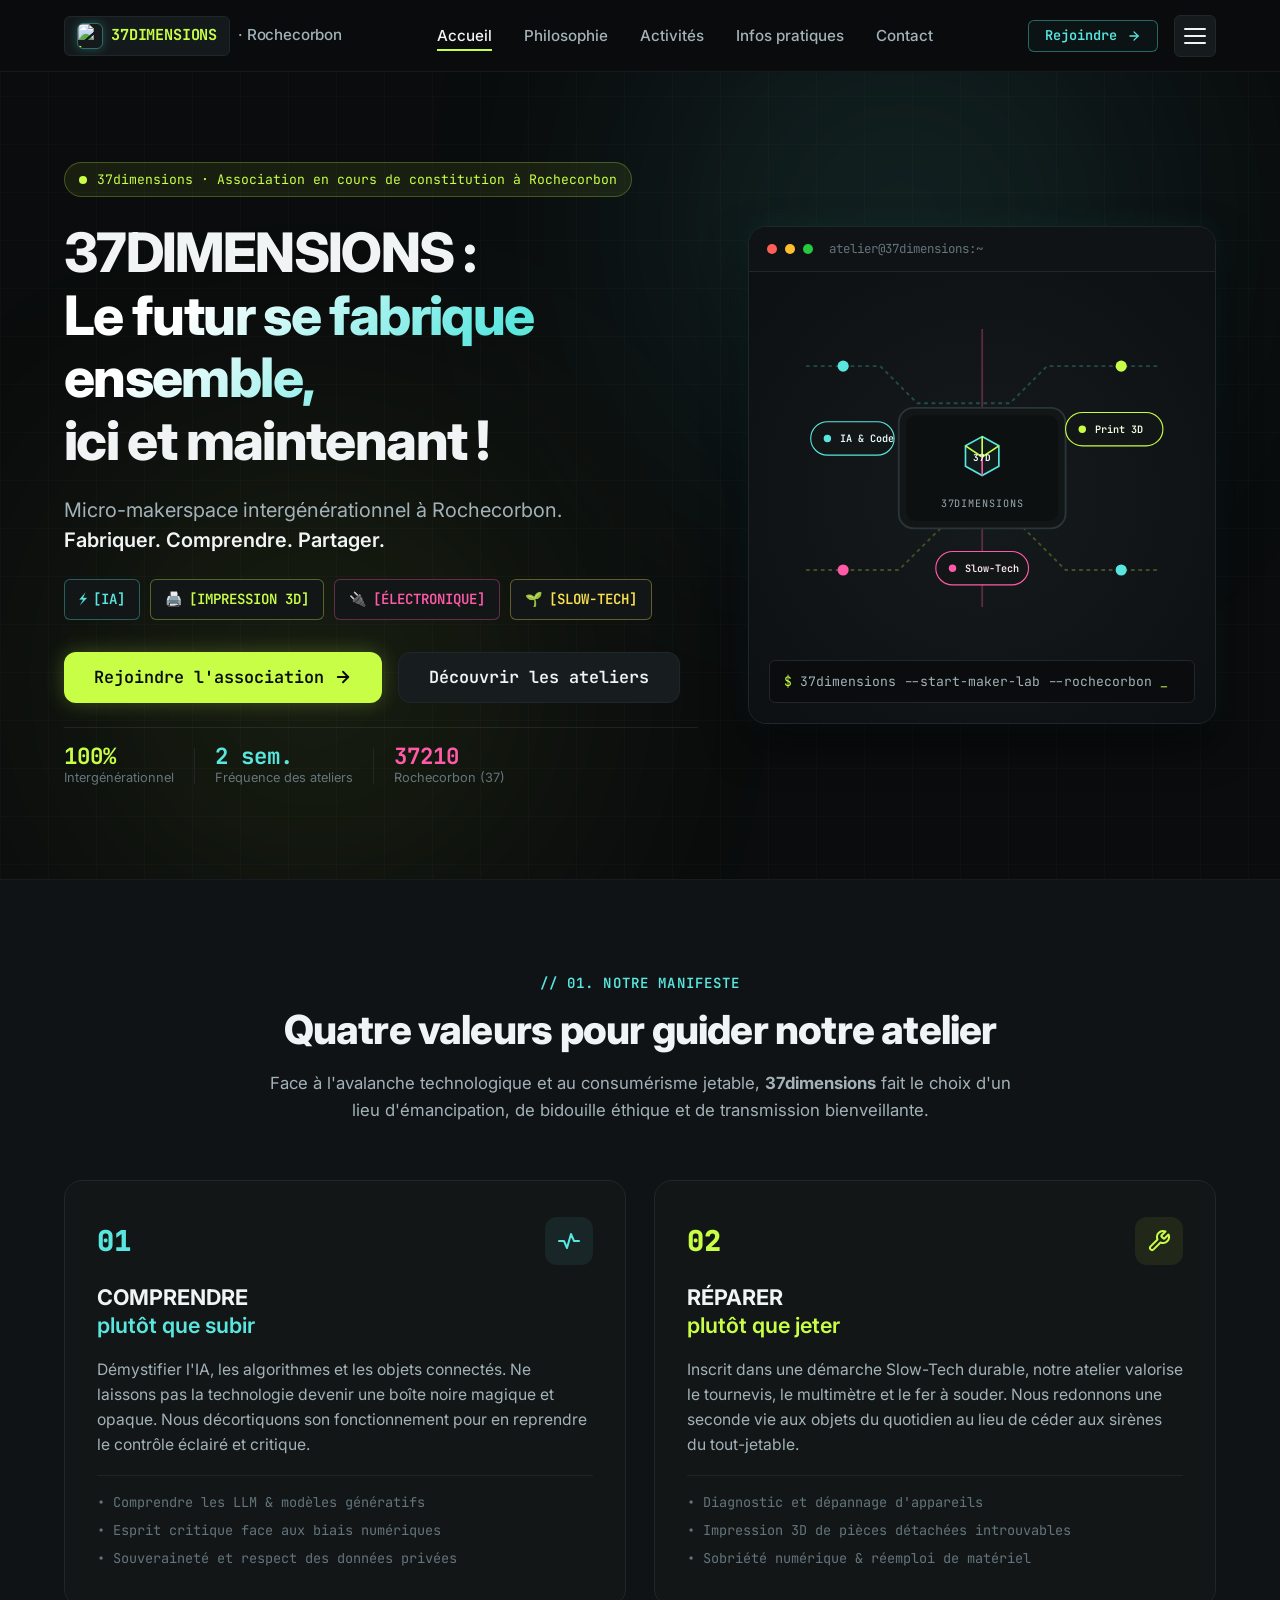
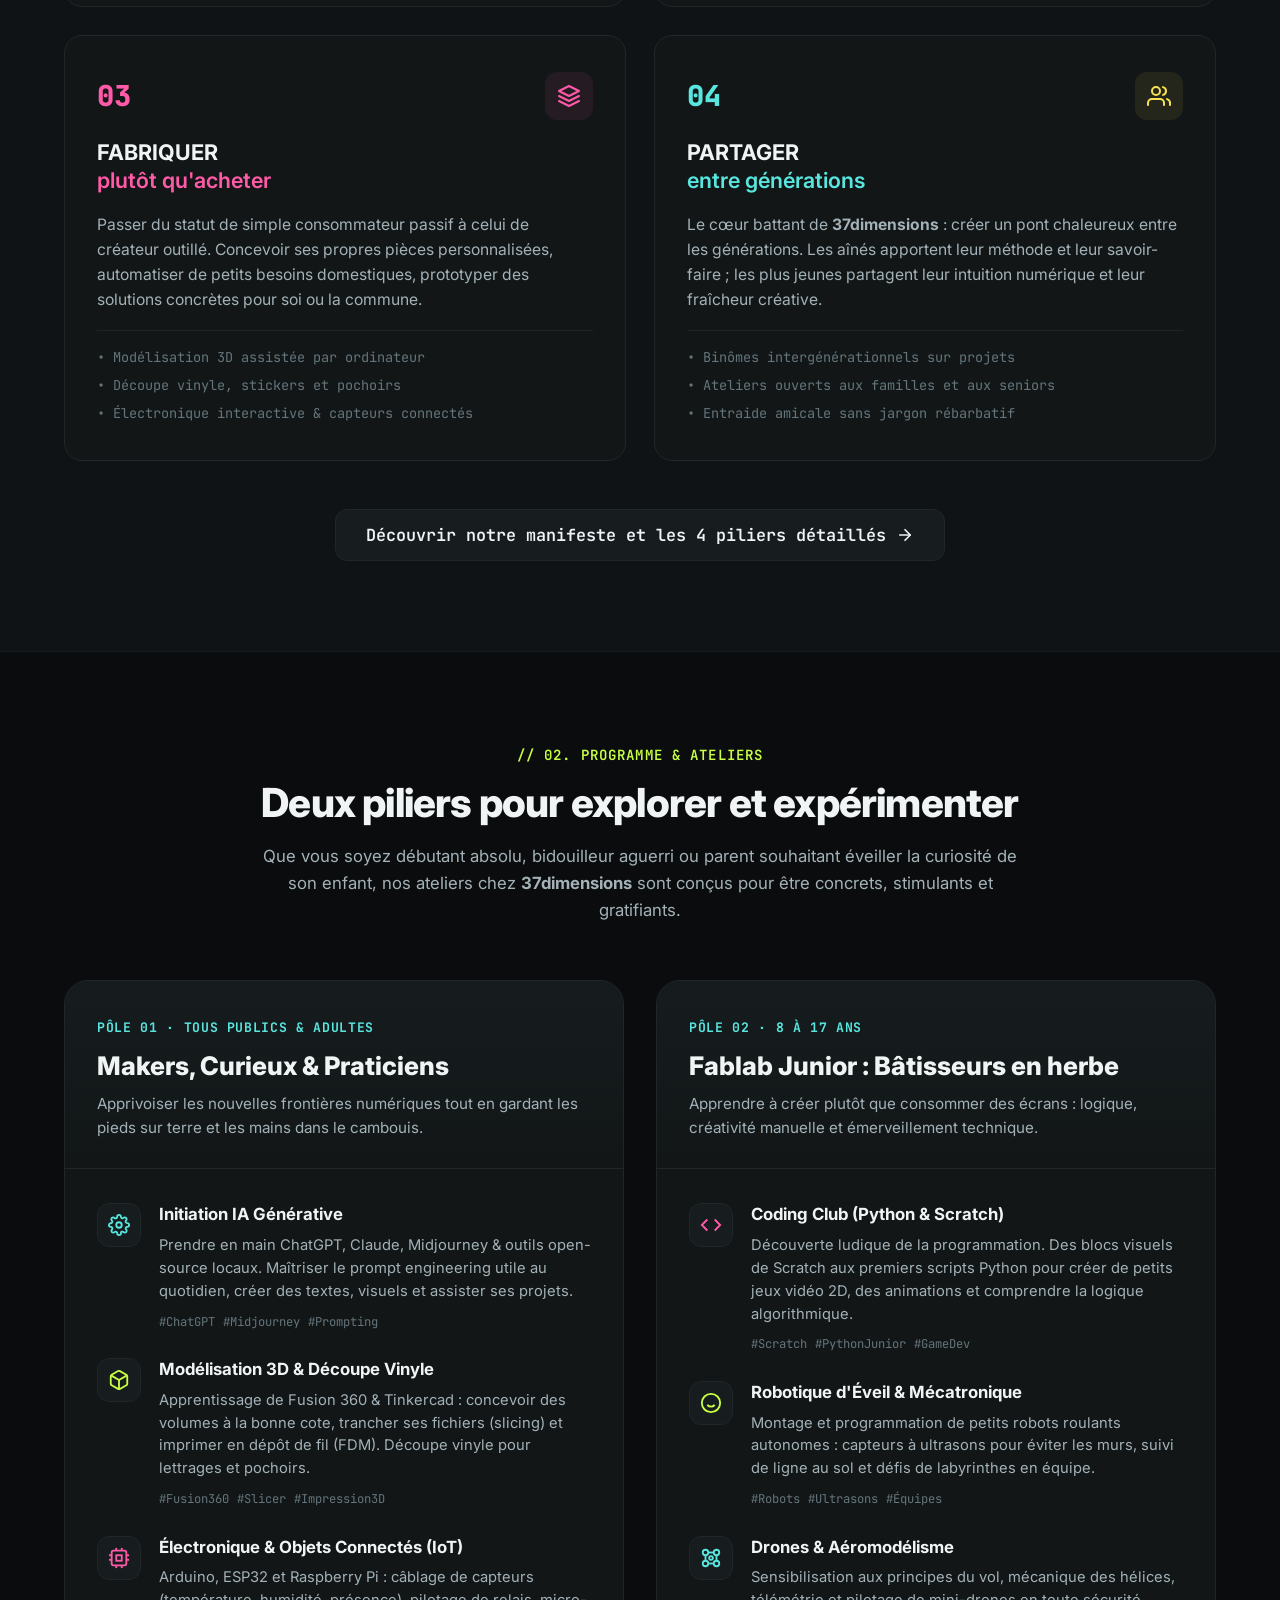
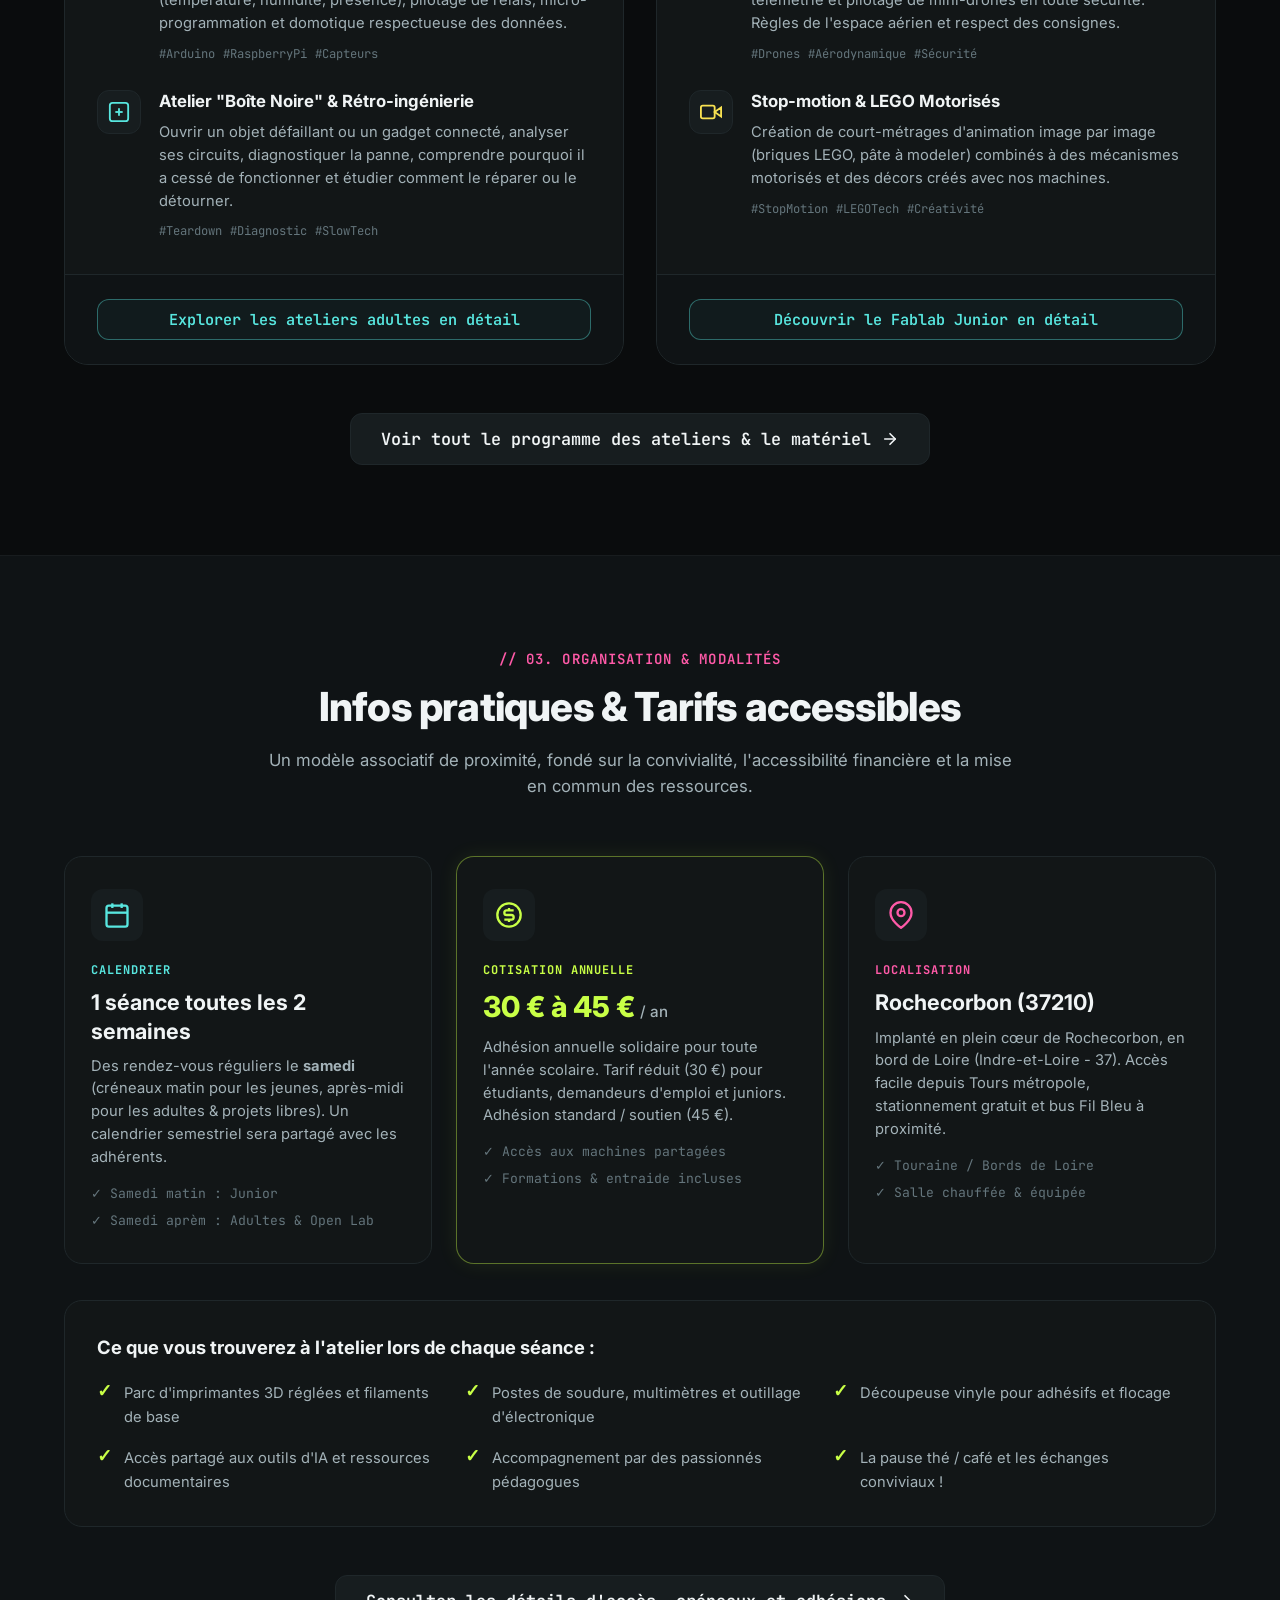
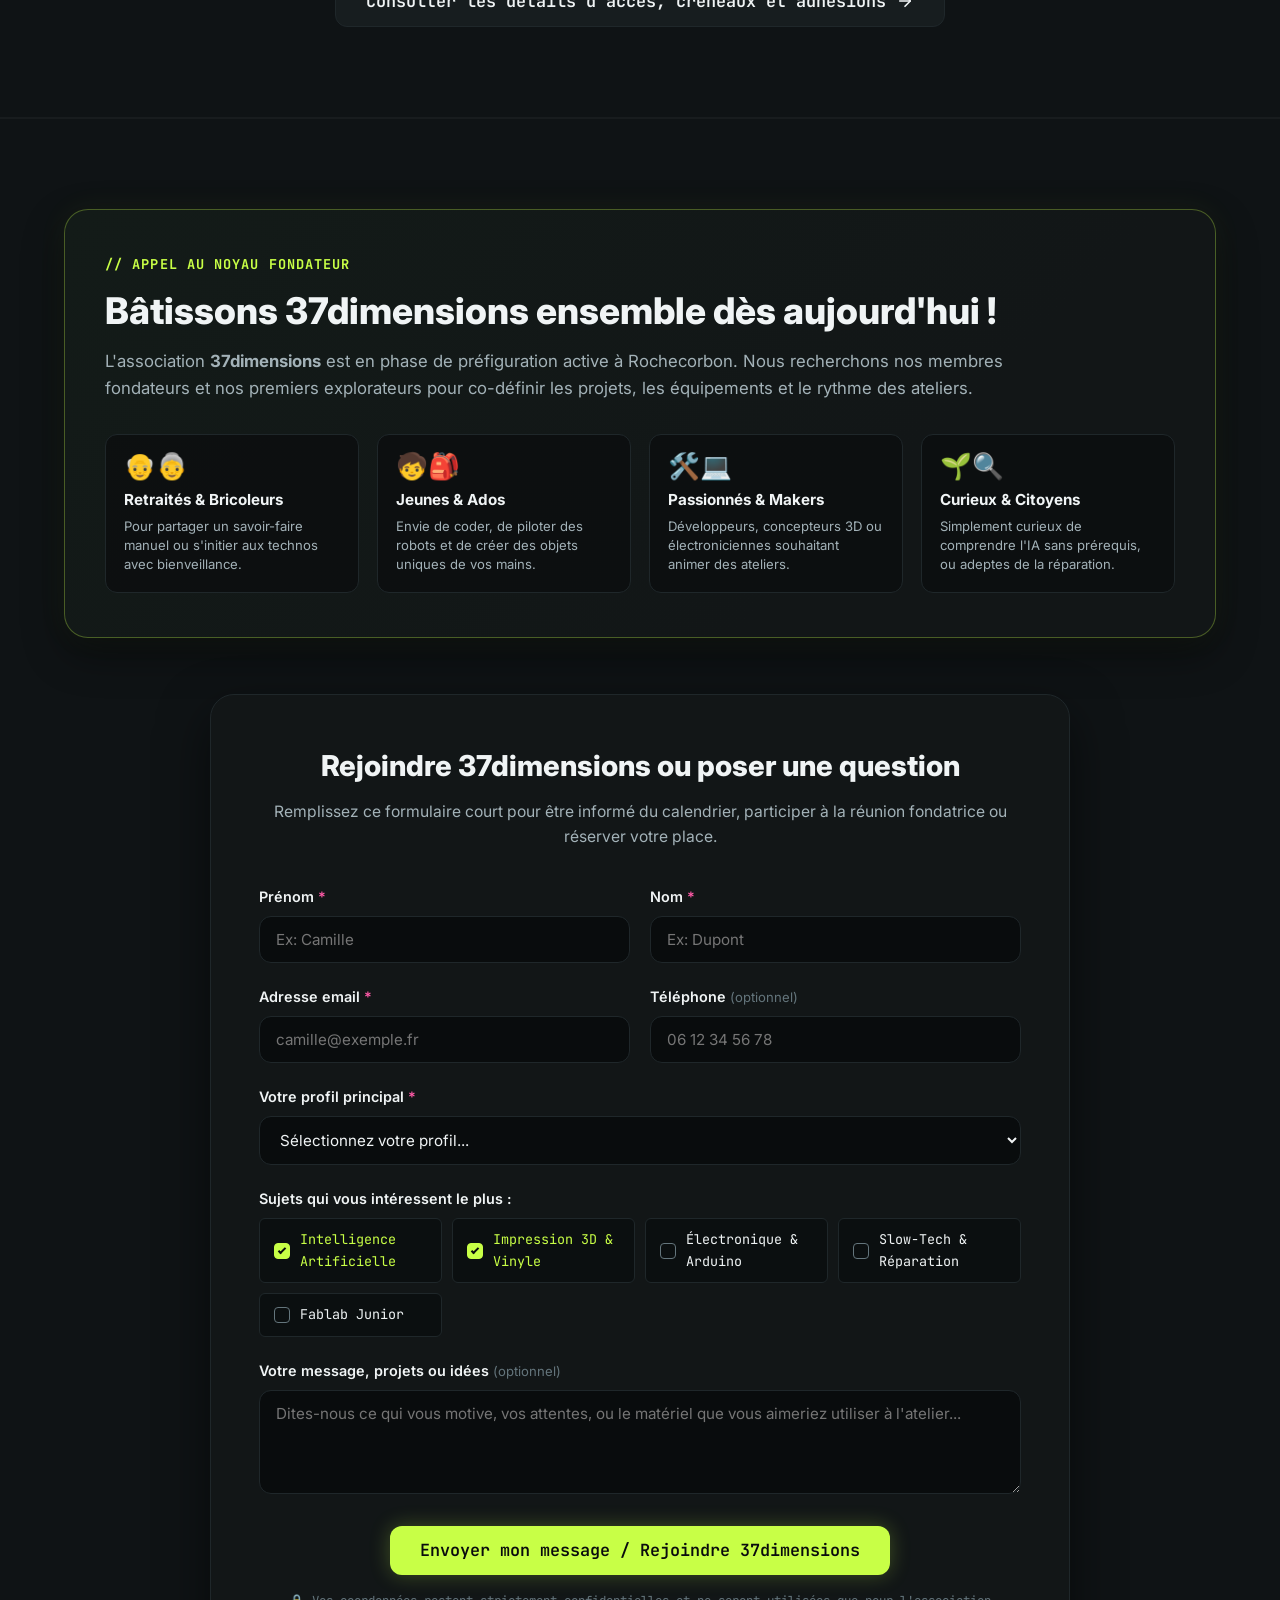
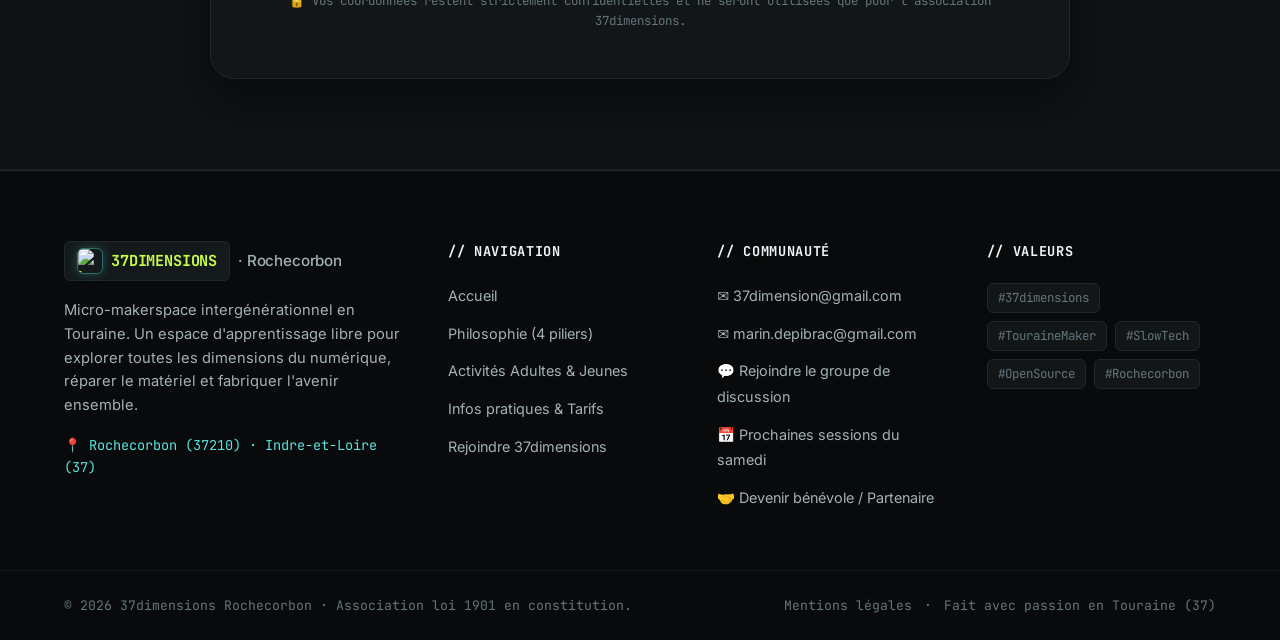
==== index.html @ 33884fa2 "feat: mise à jour du site avec menu hamburger réactif et pages dédiées (philosophie, activites, info" ====
<!DOCTYPE html>
<html lang="fr" class="scroll-smooth">
<head>
  <meta charset="UTF-8">
  <meta name="viewport" content="width=device-width, initial-scale=1.0">
  <title>37dimensions · Rochecorbon | Micro-Makerspace Intergénérationnel</title>
  <meta name="description" content="Micro-makerspace intergénérationnel à Rochecorbon par l'association 37dimensions. Démocratisation de l'intelligence artificielle, fabrication numérique, électronique et démarche slow-tech.">
  <meta name="theme-color" content="#0a0c0d">

  <!-- Open Graph -->
  <meta property="og:title" content="37dimensions · Rochecorbon | Micro-makerspace intergénérationnel">
  <meta property="og:description" content="Le futur se fabrique ensemble, ici et maintenant ! IA, impression 3D, électronique et slow-tech à Rochecorbon par 37dimensions.">
  <meta property="og:type" content="website">

  <!-- Polices Google Fonts (avec fallback système) -->
  <link rel="preconnect" href="https://fonts.googleapis.com">
  <link rel="preconnect" href="https://fonts.gstatic.com" crossorigin>
  <link href="https://fonts.googleapis.com/css2?family=Inter:wght@300;400;500;600;700;800&family=JetBrains+Mono:wght@400;500;600;700&display=swap" rel="stylesheet">

  <link rel="stylesheet" href="style.css">
  <link rel="icon" type="image/svg+xml" href="data:image/svg+xml,<svg xmlns='http://www.w3.org/2000/svg' viewBox='0 0 32 32'><rect width='32' height='32' rx='6' fill='%230a0c0d'/><path d='M16 4 L28 10.5 L28 23.5 L16 30 L4 23.5 L4 10.5 Z' stroke='%2358e6df' stroke-width='2' fill='none'/><path d='M16 4 L16 17 L28 10.5' stroke='%23c8ff46' stroke-width='2'/><path d='M16 17 L4 10.5' stroke='%23c8ff46' stroke-width='2'/><path d='M16 17 L16 30' stroke='%23ff5aa8' stroke-width='2'/></svg>">
</head>
<body>
  <!-- Lien d'évitement accessibilité -->
  <a href="#contenu-principal" class="skip-link">Passer directement au contenu</a>

  <!-- En-tête / Barre de navigation -->
  <header class="site-header" id="header">
    <div class="container header-container">
      <a href="#hero" class="brand-logo" aria-label="Accueil 37dimensions Rochecorbon">
        <span class="brand-badge">
          <img src="logo.jpg" alt="Logo 37dimensions" class="brand-logo-img">
          <span class="mono brand-title-text">37DIMENSIONS</span>
        </span>
        <span class="brand-sub">· Rochecorbon</span>
      </a>

      <!-- Navigation Desktop -->
      <nav class="desktop-nav" aria-label="Navigation principale">
        <ul class="nav-links">
          <li><a href="index.html" class="nav-link" data-page="index">Accueil</a></li>
          <li><a href="philosophie.html" class="nav-link" data-page="philosophie">Philosophie</a></li>
          <li><a href="activites.html" class="nav-link" data-page="activites">Activités</a></li>
          <li><a href="infos.html" class="nav-link" data-page="infos">Infos pratiques</a></li>
          <li><a href="contact.html" class="nav-link" data-page="contact">Contact</a></li>
        </ul>
      </nav>

      <div class="header-actions">
        <a href="contact.html" class="btn btn-outline btn-sm">
          <span>Rejoindre</span>
          <svg class="icon-arrow" width="14" height="14" viewBox="0 0 24 24" fill="none" stroke="currentColor" stroke-width="2.2" stroke-linecap="round" stroke-linejoin="round">
            <line x1="5" y1="12" x2="19" y2="12"></line>
            <polyline points="12 5 19 12 12 19"></polyline>
          </svg>
        </a>

        <!-- Bouton Menu Hamburger (Accessible sur tous écrans) -->
        <button id="menu-toggle" class="menu-toggle" aria-expanded="false" aria-controls="mobile-nav" aria-label="Ouvrir le menu de navigation" title="Menu principal">
          <span class="burger-bar"></span>
          <span class="burger-bar"></span>
          <span class="burger-bar"></span>
        </button>
      </div>
    </div>

    <!-- Arrière-plan sombre -->
    <div id="nav-backdrop" class="nav-backdrop" aria-hidden="true"></div>

    <!-- Tiroir Mobile & Slide-over Navigation -->
    <div id="mobile-nav" class="mobile-nav" aria-hidden="true" role="dialog" aria-modal="true" aria-label="Menu principal">
      <div class="mobile-nav-inner">
        <div class="mobile-nav-header">
          <div class="mobile-nav-brand">
            <img src="logo.jpg" alt="Logo 37dimensions" class="brand-logo-img">
            <div>
              <div class="mono brand-title-text">37DIMENSIONS</div>
              <div class="brand-sub">· Rochecorbon</div>
            </div>
          </div>
          <button id="menu-close" class="mobile-nav-close" aria-label="Fermer le menu">
            <svg width="20" height="20" viewBox="0 0 24 24" fill="none" stroke="currentColor" stroke-width="2.2" stroke-linecap="round" stroke-linejoin="round">
              <line x1="18" y1="6" x2="6" y2="18"></line>
              <line x1="6" y1="6" x2="18" y2="18"></line>
            </svg>
          </button>
        </div>

        <div class="mobile-nav-section-title mono text-cyan">// PAGES DÉDIÉES</div>

        <ul class="mobile-nav-links">
          <li>
            <a href="index.html" class="mobile-nav-link" data-page="index">
              <span class="link-num mono text-cyan">01</span>
              <span class="link-text">
                <span class="link-title">Accueil</span>
                <span class="link-desc">Tiers-lieu &amp; découverte globale</span>
              </span>
            </a>
          </li>
          <li>
            <a href="philosophie.html" class="mobile-nav-link" data-page="philosophie">
              <span class="link-num mono text-lime">02</span>
              <span class="link-text">
                <span class="link-title">Philosophie &amp; Manifeste</span>
                <span class="link-desc">Nos 4 piliers &amp; la démarche Slow-Tech</span>
              </span>
            </a>
          </li>
          <li>
            <a href="activites.html" class="mobile-nav-link" data-page="activites">
              <span class="link-num mono text-pink">03</span>
              <span class="link-text">
                <span class="link-title">Activités &amp; Ateliers</span>
                <span class="link-desc">Pôle Adultes &amp; Fablab Junior (8-17 ans)</span>
              </span>
            </a>
          </li>
          <li>
            <a href="infos.html" class="mobile-nav-link" data-page="infos">
              <span class="link-num mono text-yellow">04</span>
              <span class="link-text">
                <span class="link-title">Infos pratiques &amp; Tarifs</span>
                <span class="link-desc">Créneaux du samedi, cotisations &amp; plan</span>
              </span>
            </a>
          </li>
          <li>
            <a href="contact.html" class="mobile-nav-link" data-page="contact">
              <span class="link-num mono text-cyan">05</span>
              <span class="link-text">
                <span class="link-title">Contact &amp; Adhésion</span>
                <span class="link-desc">Rejoindre le noyau fondateur &amp; inscription</span>
              </span>
            </a>
          </li>
        </ul>

        <div class="mobile-nav-footer">
          <a href="contact.html" class="btn btn-primary btn-block">
            <span>Rejoindre 37dimensions</span>
            <svg width="16" height="16" viewBox="0 0 24 24" fill="none" stroke="currentColor" stroke-width="2.5"><polyline points="9 18 15 12 9 6"></polyline></svg>
          </a>
          <div class="mobile-meta mono">
            <span>📍 Rochecorbon (37210) · Indre-et-Loire</span>
            <a href="mentions-legales.html" class="mobile-sublink">Mentions légales &amp; RGPD</a>
          </div>
        </div>
      </div>
    </div>
  </header>

  <main id="contenu-principal">

    <!-- 1. Hero Section -->
    <section class="section hero-section" id="hero">
      <div class="hero-glow hero-glow-1"></div>
      <div class="hero-glow hero-glow-2"></div>
      <div class="hero-grid-pattern"></div>

      <div class="container hero-container">
        <div class="hero-content">
          <div class="hero-tag-wrapper">
            <span class="tag-status">
              <span class="status-pulse"></span>
              37dimensions · Association en cours de constitution à Rochecorbon
            </span>
          </div>

          <h1 class="hero-title">
            37DIMENSIONS : <br>
            <span class="text-gradient">Le futur se fabrique ensemble,</span> <br>
            ici et maintenant&nbsp;!
          </h1>

          <p class="hero-subtitle">
            Micro-makerspace intergénérationnel à Rochecorbon.<br class="hidden-mobile">
            <span class="hero-punchline">Fabriquer. Comprendre. Partager.</span>
          </p>

          <!-- Badges demandés -->
          <div class="hero-badges" aria-label="Domaines d'expertise">
            <span class="badge badge-cyan" title="Intelligence Artificielle">
              <span class="badge-icon">⚡</span> [IA]
            </span>
            <span class="badge badge-lime" title="Impression 3D & Fabrication">
              <span class="badge-icon">🖨️</span> [IMPRESSION 3D]
            </span>
            <span class="badge badge-pink" title="Électronique & IoT">
              <span class="badge-icon">🔌</span> [ÉLECTRONIQUE]
            </span>
            <span class="badge badge-yellow" title="Démarche Low & Slow Tech">
              <span class="badge-icon">🌱</span> [SLOW-TECH]
            </span>
          </div>

          <!-- Boutons CTA -->
          <div class="hero-cta-group">
            <a href="#contact" class="btn btn-primary btn-lg">
              <span>Rejoindre l'association</span>
              <svg width="18" height="18" viewBox="0 0 24 24" fill="none" stroke="currentColor" stroke-width="2.5" stroke-linecap="round" stroke-linejoin="round">
                <line x1="5" y1="12" x2="19" y2="12"></line>
                <polyline points="12 5 19 12 12 19"></polyline>
              </svg>
            </a>
            <a href="#activites" class="btn btn-secondary btn-lg">
              <span>Découvrir les ateliers</span>
            </a>
          </div>

          <!-- Métriques rapides du projet -->
          <div class="hero-stats">
            <div class="stat-item">
              <span class="stat-number mono text-lime">100%</span>
              <span class="stat-label">Intergénérationnel</span>
            </div>
            <div class="stat-divider"></div>
            <div class="stat-item">
              <span class="stat-number mono text-cyan">2 sem.</span>
              <span class="stat-label">Fréquence des ateliers</span>
            </div>
            <div class="stat-divider"></div>
            <div class="stat-item">
              <span class="stat-number mono text-pink">37210</span>
              <span class="stat-label">Rochecorbon (37)</span>
            </div>
          </div>
        </div>

        <!-- Visuel interactif / Illustration Maker Tech doux -->
        <div class="hero-visual" aria-hidden="true">
          <div class="visual-card">
            <div class="visual-card-header">
              <span class="dot-red"></span>
              <span class="dot-yellow"></span>
              <span class="dot-green"></span>
              <span class="visual-title mono">atelier@37dimensions:~</span>
            </div>
            <div class="visual-body">
              <svg class="maker-svg" viewBox="0 0 460 380" fill="none" xmlns="http://www.w3.org/2000/svg">
                <!-- Traces de circuits -->
                <path d="M40 80 H 120 L 160 120 H 260 L 300 80 H 420" stroke="rgba(88, 230, 223, 0.25)" stroke-width="2" stroke-dasharray="4 4"/>
                <path d="M40 300 H 140 L 190 250 H 270 L 320 300 H 420" stroke="rgba(200, 255, 70, 0.25)" stroke-width="2" stroke-dasharray="4 4"/>
                <path d="M230 40 V 130" stroke="rgba(255, 90, 168, 0.3)" stroke-width="2"/>
                <path d="M230 250 V 340" stroke="rgba(255, 90, 168, 0.3)" stroke-width="2"/>

                <!-- Noeuds lumineux -->
                <circle cx="80" cy="80" r="6" fill="#58e6df" class="pulse-node-cyan"/>
                <circle cx="380" cy="80" r="6" fill="#c8ff46" class="pulse-node-lime"/>
                <circle cx="80" cy="300" r="6" fill="#ff5aa8" class="pulse-node-pink"/>
                <circle cx="380" cy="300" r="6" fill="#58e6df" class="pulse-node-cyan"/>

                <!-- Noyau central -->
                <g class="central-core">
                  <rect x="140" y="125" width="180" height="130" rx="16" fill="#121617" stroke="#2a3539" stroke-width="2"/>
                  <rect x="148" y="133" width="164" height="114" rx="10" fill="#0d1011"/>
                  
                  <!-- Cube isométrique 37D -->
                  <g transform="translate(230, 178)">
                    <path d="M0 -22 L18 -12 L18 10 L0 20 L-18 10 L-18 -12 Z" stroke="#58e6df" stroke-width="1.8" fill="rgba(88, 230, 223, 0.05)"/>
                    <path d="M0 -22 L0 0 L18 -12" stroke="#c8ff46" stroke-width="1.8"/>
                    <path d="M0 0 L-18 -12" stroke="#c8ff46" stroke-width="1.8"/>
                    <path d="M0 0 L0 20" stroke="#ff5aa8" stroke-width="1.8"/>
                    <text x="0" y="4" text-anchor="middle" fill="#ffffff" font-family="'JetBrains Mono', monospace" font-size="10" font-weight="700">37D</text>
                  </g>

                  <!-- Dynamic text -->
                  <text x="230" y="232" text-anchor="middle" fill="#9aa8ad" font-family="'JetBrains Mono', monospace" font-size="11" letter-spacing="1">37DIMENSIONS</text>
                </g>

                <!-- Badges flottants -->
                <g class="floating-tag tag-ia" transform="translate(45, 140)">
                  <rect width="90" height="36" rx="18" fill="#121617" stroke="#58e6df" stroke-width="1.2"/>
                  <circle cx="18" cy="18" r="4" fill="#58e6df"/>
                  <text x="32" y="22" fill="#eafcfb" font-family="'JetBrains Mono', monospace" font-size="11" font-weight="600">IA &amp; Code</text>
                </g>

                <g class="floating-tag tag-print" transform="translate(320, 130)">
                  <rect width="105" height="36" rx="18" fill="#121617" stroke="#c8ff46" stroke-width="1.2"/>
                  <circle cx="18" cy="18" r="4" fill="#c8ff46"/>
                  <text x="32" y="22" fill="#f4ffdf" font-family="'JetBrains Mono', monospace" font-size="11" font-weight="600">Print 3D</text>
                </g>

                <g class="floating-tag tag-slow" transform="translate(180, 280)">
                  <rect width="100" height="36" rx="18" fill="#121617" stroke="#ff5aa8" stroke-width="1.2"/>
                  <circle cx="18" cy="18" r="4" fill="#ff5aa8"/>
                  <text x="32" y="22" fill="#ffeaf4" font-family="'JetBrains Mono', monospace" font-size="11" font-weight="600">Slow-Tech</text>
                </g>
              </svg>

              <div class="visual-terminal-footer mono">
                <span class="text-lime">$</span> <span class="type-text">37dimensions --start-maker-lab --rochecorbon</span>
                <span class="cursor-blink">_</span>
              </div>
            </div>
          </div>
        </div>
      </div>
    </section>

    <!-- 2. Section Philosophie (Nos Valeurs) -->
    <section class="section section-dark" id="philosophie">
      <div class="container">
        <div class="section-header">
          <span class="section-kicker mono text-cyan">// 01. NOTRE MANIFESTE</span>
          <h2 class="section-title">Quatre valeurs pour guider notre atelier</h2>
          <p class="section-subtitle">
            Face à l'avalanche technologique et au consumérisme jetable, <strong>37dimensions</strong> fait le choix d'un lieu d'émancipation, de bidouille éthique et de transmission bienveillante.
          </p>
        </div>

        <div class="values-grid">
          <!-- 01. COMPRENDRE -->
          <article class="value-card">
            <div class="value-card-header">
              <span class="value-number mono text-cyan">01</span>
              <div class="value-icon-circle icon-cyan">
                <svg width="24" height="24" viewBox="0 0 24 24" fill="none" stroke="currentColor" stroke-width="2" stroke-linecap="round" stroke-linejoin="round">
                  <path d="M2 12h5l3 7 4-14 3 7h5"></path>
                </svg>
              </div>
            </div>
            <h3 class="value-title">COMPRENDRE <span class="value-highlight text-cyan">plutôt que subir</span></h3>
            <p class="value-desc">
              Démystifier l'IA, les algorithmes et les objets connectés. Ne laissons pas la technologie devenir une boîte noire magique et opaque. Nous décortiquons son fonctionnement pour en reprendre le contrôle éclairé et critique.
            </p>
            <ul class="value-bullets mono">
              <li>• Comprendre les LLM &amp; modèles génératifs</li>
              <li>• Esprit critique face aux biais numériques</li>
              <li>• Souveraineté et respect des données privées</li>
            </ul>
          </article>

          <!-- 02. RÉPARER -->
          <article class="value-card">
            <div class="value-card-header">
              <span class="value-number mono text-lime">02</span>
              <div class="value-icon-circle icon-lime">
                <svg width="24" height="24" viewBox="0 0 24 24" fill="none" stroke="currentColor" stroke-width="2" stroke-linecap="round" stroke-linejoin="round">
                  <path d="M14.7 6.3a1 1 0 0 0 0 1.4l1.6 1.6a1 1 0 0 0 1.4 0l3.77-3.77a6 6 0 0 1-7.94 7.94l-6.91 6.91a2.12 2.12 0 0 1-3-3l6.91-6.91a6 6 0 0 1 7.94-7.94l-3.76 3.76z"></path>
                </svg>
              </div>
            </div>
            <h3 class="value-title">RÉPARER <span class="value-highlight text-lime">plutôt que jeter</span></h3>
            <p class="value-desc">
              Inscrit dans une démarche Slow-Tech durable, notre atelier valorise le tournevis, le multimètre et le fer à souder. Nous redonnons une seconde vie aux objets du quotidien au lieu de céder aux sirènes du tout-jetable.
            </p>
            <ul class="value-bullets mono">
              <li>• Diagnostic et dépannage d'appareils</li>
              <li>• Impression 3D de pièces détachées introuvables</li>
              <li>• Sobriété numérique &amp; réemploi de matériel</li>
            </ul>
          </article>

          <!-- 03. FABRIQUER -->
          <article class="value-card">
            <div class="value-card-header">
              <span class="value-number mono text-pink">03</span>
              <div class="value-icon-circle icon-pink">
                <svg width="24" height="24" viewBox="0 0 24 24" fill="none" stroke="currentColor" stroke-width="2" stroke-linecap="round" stroke-linejoin="round">
                  <polygon points="12 2 2 7 12 12 22 7 12 2"></polygon>
                  <polyline points="2 17 12 22 22 17"></polyline>
                  <polyline points="2 12 12 17 22 12"></polyline>
                </svg>
              </div>
            </div>
            <h3 class="value-title">FABRIQUER <span class="value-highlight text-pink">plutôt qu'acheter</span></h3>
            <p class="value-desc">
              Passer du statut de simple consommateur passif à celui de créateur outillé. Concevoir ses propres pièces personnalisées, automatiser de petits besoins domestiques, prototyper des solutions concrètes pour soi ou la commune.
            </p>
            <ul class="value-bullets mono">
              <li>• Modélisation 3D assistée par ordinateur</li>
              <li>• Découpe vinyle, stickers et pochoirs</li>
              <li>• Électronique interactive &amp; capteurs connectés</li>
            </ul>
          </article>

          <!-- 04. PARTAGER -->
          <article class="value-card">
            <div class="value-card-header">
              <span class="value-number mono text-cyan">04</span>
              <div class="value-icon-circle icon-yellow">
                <svg width="24" height="24" viewBox="0 0 24 24" fill="none" stroke="currentColor" stroke-width="2" stroke-linecap="round" stroke-linejoin="round">
                  <path d="M17 21v-2a4 4 0 0 0-4-4H5a4 4 0 0 0-4 4v2"></path>
                  <circle cx="9" cy="7" r="4"></circle>
                  <path d="M23 21v-2a4 4 0 0 0-3-3.87"></path>
                  <path d="M16 3.13a4 4 0 0 1 0 7.75"></path>
                </svg>
              </div>
            </div>
            <h3 class="value-title">PARTAGER <span class="value-highlight text-cyan">entre générations</span></h3>
            <p class="value-desc">
              Le cœur battant de <strong>37dimensions</strong> : créer un pont chaleureux entre les générations. Les aînés apportent leur méthode et leur savoir-faire ; les plus jeunes partagent leur intuition numérique et leur fraîcheur créative.
            </p>
            <ul class="value-bullets mono">
              <li>• Binômes intergénérationnels sur projets</li>
              <li>• Ateliers ouverts aux familles et aux seniors</li>
              <li>• Entraide amicale sans jargon rébarbatif</li>
            </ul>
          </article>
        </div>

        <div style="margin-top: 48px; text-align: center;">
          <a href="philosophie.html" class="btn btn-secondary btn-lg">
            <span>Découvrir notre manifeste et les 4 piliers détaillés</span>
            <svg width="18" height="18" viewBox="0 0 24 24" fill="none" stroke="currentColor" stroke-width="2.2" stroke-linecap="round" stroke-linejoin="round">
              <line x1="5" y1="12" x2="19" y2="12"></line>
              <polyline points="12 5 19 12 12 19"></polyline>
            </svg>
          </a>
        </div>
      </div>
    </section>

    <!-- 3. Section Activités (2 piliers) -->
    <section class="section" id="activites">
      <div class="container">
        <div class="section-header">
          <span class="section-kicker mono text-lime">// 02. PROGRAMME &amp; ATELIERS</span>
          <h2 class="section-title">Deux piliers pour explorer et expérimenter</h2>
          <p class="section-subtitle">
            Que vous soyez débutant absolu, bidouilleur aguerri ou parent souhaitant éveiller la curiosité de son enfant, nos ateliers chez <strong>37dimensions</strong> sont conçus pour être concrets, stimulants et gratifiants.
          </p>
        </div>

        <div class="activities-grid">
          <!-- Carte ADULTES -->
          <article class="activity-card activity-adults">
            <div class="activity-banner">
              <div class="activity-badge-top mono">
                <span>PÔLE 01</span> · TOUS PUBLICS &amp; ADULTES
              </div>
              <h3 class="activity-heading">Makers, Curieux &amp; Praticiens</h3>
              <p class="activity-intro">
                Apprivoiser les nouvelles frontières numériques tout en gardant les pieds sur terre et les mains dans le cambouis.
              </p>
            </div>

            <div class="activity-content">
              <div class="workshop-list">

                <div class="workshop-item">
                  <div class="workshop-icon-box text-cyan">
                    <svg width="22" height="22" viewBox="0 0 24 24" fill="none" stroke="currentColor" stroke-width="2">
                      <circle cx="12" cy="12" r="3"></circle>
                      <path d="M19.4 15a1.65 1.65 0 0 0 .33 1.82l.06.06a2 2 0 0 1 0 2.83 2 2 0 0 1-2.83 0l-.06-.06a1.65 1.65 0 0 0-1.82-.33 1.65 1.65 0 0 0-1 1.51V21a2 2 0 0 1-2 2 2 2 0 0 1-2-2v-.09A1.65 1.65 0 0 0 9 19.4a1.65 1.65 0 0 0-1.82.33l-.06.06a2 2 0 0 1-2.83 0 2 2 0 0 1 0-2.83l.06-.06a1.65 1.65 0 0 0 .33-1.82 1.65 1.65 0 0 0-1.51-1H3a2 2 0 0 1-2-2 2 2 0 0 1 2-2h.09A1.65 1.65 0 0 0 4.6 9a1.65 1.65 0 0 0-.33-1.82l-.06-.06a2 2 0 0 1 0-2.83 2 2 0 0 1 2.83 0l.06.06a1.65 1.65 0 0 0 1.82.33H9a1.65 1.65 0 0 0 1-1.51V3a2 2 0 0 1 2-2 2 2 0 0 1 2 2v.09a1.65 1.65 0 0 0 1 1.51 1.65 1.65 0 0 0 1.82-.33l.06-.06a2 2 0 0 1 2.83 0 2 2 0 0 1 0 2.83l-.06.06a1.65 1.65 0 0 0-.33 1.82V9a1.65 1.65 0 0 0 1.51 1H21a2 2 0 0 1 2 2 2 2 0 0 1-2 2h-.09a1.65 1.65 0 0 0-1.51 1z"></path>
                    </svg>
                  </div>
                  <div class="workshop-details">
                    <h4 class="workshop-title">Initiation IA Générative</h4>
                    <p class="workshop-text">
                      Prendre en main ChatGPT, Claude, Midjourney &amp; outils open-source locaux. Maîtriser le prompt engineering utile au quotidien, créer des textes, visuels et assister ses projets.
                    </p>
                    <div class="workshop-tags mono">
                      <span>#ChatGPT</span> <span>#Midjourney</span> <span>#Prompting</span>
                    </div>
                  </div>
                </div>

                <div class="workshop-item">
                  <div class="workshop-icon-box text-lime">
                    <svg width="22" height="22" viewBox="0 0 24 24" fill="none" stroke="currentColor" stroke-width="2">
                      <path d="M21 16V8a2 2 0 0 0-1-1.73l-7-4a2 2 0 0 0-2 0l-7 4A2 2 0 0 0 3 8v8a2 2 0 0 0 1 1.73l7 4a2 2 0 0 0 2 0l7-4A2 2 0 0 0 21 16z"></path>
                      <polyline points="3.27 6.96 12 12.01 20.73 6.96"></polyline>
                      <line x1="12" y1="22.08" x2="12" y2="12"></line>
                    </svg>
                  </div>
                  <div class="workshop-details">
                    <h4 class="workshop-title">Modélisation 3D &amp; Découpe Vinyle</h4>
                    <p class="workshop-text">
                      Apprentissage de Fusion 360 &amp; Tinkercad : concevoir des volumes à la bonne cote, trancher ses fichiers (slicing) et imprimer en dépôt de fil (FDM). Découpe vinyle pour lettrages et pochoirs.
                    </p>
                    <div class="workshop-tags mono">
                      <span>#Fusion360</span> <span>#Slicer</span> <span>#Impression3D</span>
                    </div>
                  </div>
                </div>

                <div class="workshop-item">
                  <div class="workshop-icon-box text-pink">
                    <svg width="22" height="22" viewBox="0 0 24 24" fill="none" stroke="currentColor" stroke-width="2">
                      <rect x="4" y="4" width="16" height="16" rx="2"></rect>
                      <rect x="9" y="9" width="6" height="6"></rect>
                      <line x1="9" y1="1" x2="9" y2="4"></line>
                      <line x1="15" y1="1" x2="15" y2="4"></line>
                      <line x1="9" y1="20" x2="9" y2="23"></line>
                      <line x1="15" y1="20" x2="15" y2="23"></line>
                      <line x1="20" y1="9" x2="23" y2="9"></line>
                      <line x1="20" y1="14" x2="23" y2="14"></line>
                      <line x1="1" y1="9" x2="4" y2="9"></line>
                      <line x1="1" y1="14" x2="4" y2="14"></line>
                    </svg>
                  </div>
                  <div class="workshop-details">
                    <h4 class="workshop-title">Électronique &amp; Objets Connectés (IoT)</h4>
                    <p class="workshop-text">
                      Arduino, ESP32 et Raspberry Pi : câblage de capteurs (température, humidité, présence), pilotage de relais, micro-programmation et domotique respectueuse des données.
                    </p>
                    <div class="workshop-tags mono">
                      <span>#Arduino</span> <span>#RaspberryPi</span> <span>#Capteurs</span>
                    </div>
                  </div>
                </div>

                <div class="workshop-item">
                  <div class="workshop-icon-box text-cyan">
                    <svg width="22" height="22" viewBox="0 0 24 24" fill="none" stroke="currentColor" stroke-width="2">
                      <rect x="2" y="2" width="20" height="20" rx="3"></rect>
                      <path d="M12 8v8"></path>
                      <path d="M8 12h8"></path>
                    </svg>
                  </div>
                  <div class="workshop-details">
                    <h4 class="workshop-title">Atelier "Boîte Noire" &amp; Rétro-ingénierie</h4>
                    <p class="workshop-text">
                      Ouvrir un objet défaillant ou un gadget connecté, analyser ses circuits, diagnostiquer la panne, comprendre pourquoi il a cessé de fonctionner et étudier comment le réparer ou le détourner.
                    </p>
                    <div class="workshop-tags mono">
                      <span>#Teardown</span> <span>#Diagnostic</span> <span>#SlowTech</span>
                    </div>
                  </div>
                </div>

              </div>
            </div>

            <div class="activity-footer">
              <a href="activites.html" class="btn btn-outline btn-block">Explorer les ateliers adultes en détail</a>
            </div>
          </article>

          <!-- Carte JEUNES -->
          <article class="activity-card activity-juniors">
            <div class="activity-banner">
              <div class="activity-badge-top mono text-pink">
                <span>PÔLE 02</span> · 8 À 17 ANS
              </div>
              <h3 class="activity-heading">Fablab Junior : Bâtisseurs en herbe</h3>
              <p class="activity-intro">
                Apprendre à créer plutôt que consommer des écrans : logique, créativité manuelle et émerveillement technique.
              </p>
            </div>

            <div class="activity-content">
              <div class="workshop-list">

                <div class="workshop-item">
                  <div class="workshop-icon-box text-pink">
                    <svg width="22" height="22" viewBox="0 0 24 24" fill="none" stroke="currentColor" stroke-width="2">
                      <polyline points="16 18 22 12 16 6"></polyline>
                      <polyline points="8 6 2 12 8 18"></polyline>
                    </svg>
                  </div>
                  <div class="workshop-details">
                    <h4 class="workshop-title">Coding Club (Python &amp; Scratch)</h4>
                    <p class="workshop-text">
                      Découverte ludique de la programmation. Des blocs visuels de Scratch aux premiers scripts Python pour créer de petits jeux vidéo 2D, des animations et comprendre la logique algorithmique.
                    </p>
                    <div class="workshop-tags mono">
                      <span>#Scratch</span> <span>#PythonJunior</span> <span>#GameDev</span>
                    </div>
                  </div>
                </div>

                <div class="workshop-item">
                  <div class="workshop-icon-box text-lime">
                    <svg width="22" height="22" viewBox="0 0 24 24" fill="none" stroke="currentColor" stroke-width="2">
                      <circle cx="12" cy="12" r="10"></circle>
                      <path d="M8 14s1.5 2 4 2 4-2 4-2"></path>
                      <line x1="9" y1="9" x2="9.01" y2="9"></line>
                      <line x1="15" y1="9" x2="15.01" y2="9"></line>
                    </svg>
                  </div>
                  <div class="workshop-details">
                    <h4 class="workshop-title">Robotique d'Éveil &amp; Mécatronique</h4>
                    <p class="workshop-text">
                      Montage et programmation de petits robots roulants autonomes : capteurs à ultrasons pour éviter les murs, suivi de ligne au sol et défis de labyrinthes en équipe.
                    </p>
                    <div class="workshop-tags mono">
                      <span>#Robots</span> <span>#Ultrasons</span> <span>#Équipes</span>
                    </div>
                  </div>
                </div>

                <div class="workshop-item">
                  <div class="workshop-icon-box text-cyan">
                    <svg width="22" height="22" viewBox="0 0 24 24" fill="none" stroke="currentColor" stroke-width="2">
                      <circle cx="6" cy="6" r="3"></circle>
                      <circle cx="18" cy="6" r="3"></circle>
                      <circle cx="6" cy="18" r="3"></circle>
                      <circle cx="18" cy="18" r="3"></circle>
                      <line x1="9" y1="6" x2="15" y2="6"></line>
                      <line x1="6" y1="9" x2="6" y2="15"></line>
                      <line x1="18" y1="9" x2="18" y2="15"></line>
                      <line x1="9" y1="18" x2="15" y2="18"></line>
                      <circle cx="12" cy="12" r="2"></circle>
                    </svg>
                  </div>
                  <div class="workshop-details">
                    <h4 class="workshop-title">Drones &amp; Aéromodélisme</h4>
                    <p class="workshop-text">
                      Sensibilisation aux principes du vol, mécanique des hélices, télémétrie et pilotage de mini-drones en toute sécurité. Règles de l'espace aérien et respect des consignes.
                    </p>
                    <div class="workshop-tags mono">
                      <span>#Drones</span> <span>#Aérodynamique</span> <span>#Sécurité</span>
                    </div>
                  </div>
                </div>

                <div class="workshop-item">
                  <div class="workshop-icon-box text-yellow">
                    <svg width="22" height="22" viewBox="0 0 24 24" fill="none" stroke="currentColor" stroke-width="2">
                      <polygon points="23 7 16 12 23 17 23 7"></polygon>
                      <rect x="1" y="5" width="15" height="14" rx="2" ry="2"></rect>
                    </svg>
                  </div>
                  <div class="workshop-details">
                    <h4 class="workshop-title">Stop-motion &amp; LEGO Motorisés</h4>
                    <p class="workshop-text">
                      Création de court-métrages d'animation image par image (briques LEGO, pâte à modeler) combinés à des mécanismes motorisés et des décors créés avec nos machines.
                    </p>
                    <div class="workshop-tags mono">
                      <span>#StopMotion</span> <span>#LEGOTech</span> <span>#Créativité</span>
                    </div>
                  </div>
                </div>

              </div>
            </div>

            <div class="activity-footer">
              <a href="activites.html" class="btn btn-outline btn-block">Découvrir le Fablab Junior en détail</a>
            </div>
          </article>
        </div>

        <div style="margin-top: 48px; text-align: center;">
          <a href="activites.html" class="btn btn-secondary btn-lg">
            <span>Voir tout le programme des ateliers &amp; le matériel</span>
            <svg width="18" height="18" viewBox="0 0 24 24" fill="none" stroke="currentColor" stroke-width="2.2" stroke-linecap="round" stroke-linejoin="round">
              <line x1="5" y1="12" x2="19" y2="12"></line>
              <polyline points="12 5 19 12 12 19"></polyline>
            </svg>
          </a>
        </div>
      </div>
    </section>

    <!-- 4. Section Infos Pratiques / Tarifs -->
    <section class="section section-dark" id="infos">
      <div class="container">
        <div class="section-header">
          <span class="section-kicker mono text-pink">// 03. ORGANISATION &amp; MODALITÉS</span>
          <h2 class="section-title">Infos pratiques &amp; Tarifs accessibles</h2>
          <p class="section-subtitle">
            Un modèle associatif de proximité, fondé sur la convivialité, l'accessibilité financière et la mise en commun des ressources.
          </p>
        </div>

        <div class="practical-grid">
          <!-- Carte Rythme -->
          <div class="info-card">
            <div class="info-card-icon text-cyan">
              <svg width="28" height="28" viewBox="0 0 24 24" fill="none" stroke="currentColor" stroke-width="2">
                <rect x="3" y="4" width="18" height="18" rx="2" ry="2"></rect>
                <line x1="16" y1="2" x2="16" y2="6"></line>
                <line x1="8" y1="2" x2="8" y2="6"></line>
                <line x1="3" y1="10" x2="21" y2="10"></line>
              </svg>
            </div>
            <div class="info-card-content">
              <span class="info-badge mono text-cyan">CALENDRIER</span>
              <h3 class="info-title">1 séance toutes les 2 semaines</h3>
              <p class="info-desc">
                Des rendez-vous réguliers le <strong>samedi</strong> (créneaux matin pour les jeunes, après-midi pour les adultes &amp; projets libres). Un calendrier semestriel sera partagé avec les adhérents.
              </p>
              <div class="info-tag-list mono">
                <span>✓ Samedi matin : Junior</span>
                <span>✓ Samedi aprèm : Adultes &amp; Open Lab</span>
              </div>
            </div>
          </div>

          <!-- Carte Tarif -->
          <div class="info-card highlight-border">
            <div class="info-card-icon text-lime">
              <svg width="28" height="28" viewBox="0 0 24 24" fill="none" stroke="currentColor" stroke-width="2">
                <circle cx="12" cy="12" r="10"></circle>
                <path d="M16 8h-6a2 2 0 1 0 0 4h4a2 2 0 1 1 0 4H8"></path>
                <line x1="12" y1="6" x2="12" y2="8"></line>
                <line x1="12" y1="16" x2="12" y2="18"></line>
              </svg>
            </div>
            <div class="info-card-content">
              <span class="info-badge mono text-lime">COTISATION ANNUELLE</span>
              <h3 class="info-title">
                <span class="price-val text-lime">30 € à 45 €</span> <span class="price-period">/ an</span>
              </h3>
              <p class="info-desc">
                Adhésion annuelle solidaire pour toute l'année scolaire. Tarif réduit (30 €) pour étudiants, demandeurs d'emploi et juniors. Adhésion standard / soutien (45 €).
              </p>
              <div class="info-tag-list mono">
                <span>✓ Accès aux machines partagées</span>
                <span>✓ Formations &amp; entraide incluses</span>
              </div>
            </div>
          </div>

          <!-- Carte Lieu -->
          <div class="info-card">
            <div class="info-card-icon text-pink">
              <svg width="28" height="28" viewBox="0 0 24 24" fill="none" stroke="currentColor" stroke-width="2">
                <path d="M21 10c0 7-9 13-9 13s-9-6-9-13a9 9 0 0 1 18 0z"></path>
                <circle cx="12" cy="10" r="3"></circle>
              </svg>
            </div>
            <div class="info-card-content">
              <span class="info-badge mono text-pink">LOCALISATION</span>
              <h3 class="info-title">Rochecorbon (37210)</h3>
              <p class="info-desc">
                Implanté en plein cœur de Rochecorbon, en bord de Loire (Indre-et-Loire - 37). Accès facile depuis Tours métropole, stationnement gratuit et bus Fil Bleu à proximité.
              </p>
              <div class="info-tag-list mono">
                <span>✓ Touraine / Bords de Loire</span>
                <span>✓ Salle chauffée &amp; équipée</span>
              </div>
            </div>
          </div>
        </div>

        <!-- Ce qui est inclus dans le tiers-lieu -->
        <div class="included-box">
          <div class="included-header">
            <h4 class="included-title">Ce que vous trouverez à l'atelier lors de chaque séance :</h4>
          </div>
          <div class="included-items">
            <div class="inc-item">
              <span class="inc-check">✓</span>
              <span>Parc d'imprimantes 3D réglées et filaments de base</span>
            </div>
            <div class="inc-item">
              <span class="inc-check">✓</span>
              <span>Postes de soudure, multimètres et outillage d'électronique</span>
            </div>
            <div class="inc-item">
              <span class="inc-check">✓</span>
              <span>Découpeuse vinyle pour adhésifs et flocage</span>
            </div>
            <div class="inc-item">
              <span class="inc-check">✓</span>
              <span>Accès partagé aux outils d'IA et ressources documentaires</span>
            </div>
            <div class="inc-item">
              <span class="inc-check">✓</span>
              <span>Accompagnement par des passionnés pédagogues</span>
            </div>
            <div class="inc-item">
              <span class="inc-check">✓</span>
              <span>La pause thé / café et les échanges conviviaux !</span>
            </div>
          </div>
        </div>

        <div style="margin-top: 48px; text-align: center;">
          <a href="infos.html" class="btn btn-secondary btn-lg">
            <span>Consulter les détails d'accès, créneaux et adhésions</span>
            <svg width="18" height="18" viewBox="0 0 24 24" fill="none" stroke="currentColor" stroke-width="2.2" stroke-linecap="round" stroke-linejoin="round">
              <line x1="5" y1="12" x2="19" y2="12"></line>
              <polyline points="12 5 19 12 12 19"></polyline>
            </svg>
          </a>
        </div>
      </div>
    </section>

    <!-- 4. Section Contact & Appel au Noyau Fondateur -->
    <section class="section section-contact section-dark" id="contact">
      <div class="container">
        
        <!-- Bloc Appel au Noyau Fondateur -->
        <div class="callout-founder">
          <div class="founder-badge mono text-lime">// APPEL AU NOYAU FONDATEUR</div>
          <h2 class="founder-title">
            Bâtissons 37dimensions ensemble dès aujourd'hui !
          </h2>
          <p class="founder-lead">
            L'association <strong>37dimensions</strong> est en phase de préfiguration active à Rochecorbon. Nous recherchons nos membres fondateurs et nos premiers explorateurs pour co-définir les projets, les équipements et le rythme des ateliers.
          </p>
          <div class="founder-profiles-grid">
            <div class="profile-pill">
              <span class="profile-emoji">👴👵</span>
              <div>
                <strong>Retraités &amp; Bricoleurs</strong>
                <p>Pour partager un savoir-faire manuel ou s'initier aux technos avec bienveillance.</p>
              </div>
            </div>
            <div class="profile-pill">
              <span class="profile-emoji">🧒🎒</span>
              <div>
                <strong>Jeunes &amp; Ados</strong>
                <p>Envie de coder, de piloter des robots et de créer des objets uniques de vos mains.</p>
              </div>
            </div>
            <div class="profile-pill">
              <span class="profile-emoji">🛠️💻</span>
              <div>
                <strong>Passionnés &amp; Makers</strong>
                <p>Développeurs, concepteurs 3D ou électroniciennes souhaitant animer des ateliers.</p>
              </div>
            </div>
            <div class="profile-pill">
              <span class="profile-emoji">🌱🔍</span>
              <div>
                <strong>Curieux &amp; Citoyens</strong>
                <p>Simplement curieux de comprendre l'IA sans prérequis, ou adeptes de la réparation.</p>
              </div>
            </div>
          </div>
        </div>

        <!-- Formulaire de contact / Inscription -->
        <div class="contact-box">
          <div class="contact-box-header">
            <h3 class="contact-form-title">Rejoindre 37dimensions ou poser une question</h3>
            <p class="contact-form-subtitle">
              Remplissez ce formulaire court pour être informé du calendrier, participer à la réunion fondatrice ou réserver votre place.
            </p>
          </div>

          <form id="contact-form" class="contact-form" action="https://formsubmit.co/marin.depibrac@gmail.com" method="POST" novalidate>
            <!-- Configuration FormSubmit -->
            <input type="hidden" name="_captcha" value="false">
            <input type="hidden" name="_template" value="table">
            <input type="hidden" name="_subject" value="[37dimensions] Nouveau contact / Inscription">
            <input type="hidden" name="_next" value="https://37dimension.github.io/37dimensions/contact.html">

            <div class="form-row">
              <div class="form-group">
                <label for="prenom" class="form-label">Prénom <span class="required">*</span></label>
                <input type="text" id="prenom" name="prenom" class="form-input" placeholder="Ex: Camille" required>
                <span class="error-msg" id="error-prenom">Veuillez renseigner votre prénom</span>
              </div>
              <div class="form-group">
                <label for="nom" class="form-label">Nom <span class="required">*</span></label>
                <input type="text" id="nom" name="nom" class="form-input" placeholder="Ex: Dupont" required>
                <span class="error-msg" id="error-nom">Veuillez renseigner votre nom</span>
              </div>
            </div>

            <div class="form-row">
              <div class="form-group">
                <label for="email" class="form-label">Adresse email <span class="required">*</span></label>
                <input type="email" id="email" name="email" class="form-input" placeholder="camille@exemple.fr" required>
                <span class="error-msg" id="error-email">Veuillez renseigner une adresse email valide</span>
              </div>
              <div class="form-group">
                <label for="telephone" class="form-label">Téléphone <span class="optional">(optionnel)</span></label>
                <input type="tel" id="telephone" name="telephone" class="form-input" placeholder="06 12 34 56 78">
              </div>
            </div>

            <!-- Choix du profil -->
            <div class="form-group">
              <label for="profil" class="form-label">Votre profil principal <span class="required">*</span></label>
              <select id="profil" name="profil" class="form-select" required>
                <option value="" disabled selected>Sélectionnez votre profil...</option>
                <option value="adulte-curieux">Adulte curieux / Débutant (apprendre l'IA, le 3D, le code)</option>
                <option value="retraite-senior">Retraité / Senior (transmettre, bricoler, comprendre l'IA)</option>
                <option value="parent-ado">Parent d'un jeune (pour le Fablab Junior 8-17 ans)</option>
                <option value="jeune-ado">Jeune ou ado passionné (coding, robotique, stop-motion)</option>
                <option value="maker-animateur">Maker / Animateur potentiel (envie de co-animer et aider)</option>
                <option value="autre">Autre démarche / Curieux citoyen</option>
              </select>
              <span class="error-msg" id="error-profil">Veuillez choisir un profil</span>
            </div>

            <!-- Intérêts (cases à cocher stylisées) -->
            <div class="form-group">
              <label class="form-label">Sujets qui vous intéressent le plus :</label>
              <div class="interests-grid">
                <label class="checkbox-pill">
                  <input type="checkbox" name="interets" value="IA" checked>
                  <span class="checkbox-visual"></span>
                  <span class="mono">Intelligence Artificielle</span>
                </label>
                <label class="checkbox-pill">
                  <input type="checkbox" name="interets" value="Impression 3D" checked>
                  <span class="checkbox-visual"></span>
                  <span class="mono">Impression 3D &amp; Vinyle</span>
                </label>
                <label class="checkbox-pill">
                  <input type="checkbox" name="interets" value="Electronique">
                  <span class="checkbox-visual"></span>
                  <span class="mono">Électronique &amp; Arduino</span>
                </label>
                <label class="checkbox-pill">
                  <input type="checkbox" name="interets" value="SlowTech">
                  <span class="checkbox-visual"></span>
                  <span class="mono">Slow-Tech &amp; Réparation</span>
                </label>
                <label class="checkbox-pill">
                  <input type="checkbox" name="interets" value="FablabJunior">
                  <span class="checkbox-visual"></span>
                  <span class="mono">Fablab Junior</span>
                </label>
              </div>
            </div>

            <!-- Message libre -->
            <div class="form-group">
              <label for="message" class="form-label">Votre message, projets ou idées <span class="optional">(optionnel)</span></label>
              <textarea id="message" name="message" class="form-textarea" rows="4" placeholder="Dites-nous ce qui vous motive, vos attentes, ou le matériel que vous aimeriez utiliser à l'atelier..."></textarea>
            </div>

            <!-- Alerte d'erreur dynamique -->
            <div id="form-error" class="form-error-box" hidden style="display: none;">
              <div class="error-box-header">
                <span class="error-icon">⚠️</span>
                <strong>Une erreur est survenue lors de l'envoi direct.</strong>
              </div>
              <p class="error-box-desc">
                Vous pouvez transmettre votre message directement par email à :
              </p>
              <a id="mail-fallback-btn" href="mailto:marin.depibrac@gmail.com" class="btn btn-secondary btn-sm">
                ✉️ Envoyer à marin.depibrac@gmail.com
              </a>
            </div>

            <!-- Soumission -->
            <div class="form-footer">
              <button type="submit" class="btn btn-primary btn-lg" id="submit-btn">
                <span class="btn-text">Envoyer mon message / Rejoindre 37dimensions</span>
                <span class="btn-loader"></span>
              </button>
              <p class="privacy-note mono">
                🔒 Vos coordonnées restent strictement confidentielles et ne seront utilisées que pour l'association 37dimensions.
              </p>
            </div>
          </form>

          <!-- Boîte de succès après soumission -->
          <div id="form-success" class="form-success-box" hidden style="display: none;">
            <div class="success-icon text-lime">✓</div>
            <h4 class="success-title">Bienvenue dans l'aventure 37dimensions !</h4>
            <p class="success-desc">
              Votre message a été transmis directement à l'équipe (<strong>marin.depibrac@gmail.com</strong>). Nous vous recontacterons très vite avec les détails des prochaines rencontres à Rochecorbon.
            </p>
            <button type="button" class="btn btn-secondary btn-sm" id="btn-reset-form">
              Envoyer un autre message
            </button>
          </div>
        </div>

      </div>
    </section>

  </main>

  <!-- 6. Pied de page (Footer) -->
  <footer class="site-footer">
    <div class="container footer-container">
      <div class="footer-col brand-col">
        <a href="index.html" class="brand-logo footer-logo">
          <span class="brand-badge">
            <img src="logo.jpg" alt="Logo 37dimensions" class="brand-logo-img">
            <span class="mono brand-title-text">37DIMENSIONS</span>
          </span>
          <span class="brand-sub">· Rochecorbon</span>
        </a>
        <p class="footer-about">
          Micro-makerspace intergénérationnel en Touraine. Un espace d'apprentissage libre pour explorer toutes les dimensions du numérique, réparer le matériel et fabriquer l'avenir ensemble.
        </p>
        <div class="footer-location mono">
          📍 Rochecorbon (37210) · Indre-et-Loire (37)
        </div>
      </div>

      <div class="footer-col">
        <h4 class="footer-col-title mono">// NAVIGATION</h4>
        <ul class="footer-links">
          <li><a href="index.html">Accueil</a></li>
          <li><a href="philosophie.html">Philosophie (4 piliers)</a></li>
          <li><a href="activites.html">Activités Adultes &amp; Jeunes</a></li>
          <li><a href="infos.html">Infos pratiques &amp; Tarifs</a></li>
          <li><a href="contact.html">Rejoindre 37dimensions</a></li>
        </ul>
      </div>

      <div class="footer-col">
        <h4 class="footer-col-title mono">// COMMUNAUTÉ</h4>
        <ul class="footer-links">
          <li><a href="mailto:37dimension@gmail.com" class="link-contact">✉️ 37dimension@gmail.com</a></li>
          <li><a href="mailto:marin.depibrac@gmail.com" class="link-contact">✉️ marin.depibrac@gmail.com</a></li>
          <li><a href="contact.html">💬 Rejoindre le groupe de discussion</a></li>
          <li><a href="infos.html">📅 Prochaines sessions du samedi</a></li>
          <li><a href="contact.html">🤝 Devenir bénévole / Partenaire</a></li>
        </ul>
      </div>

      <div class="footer-col">
        <h4 class="footer-col-title mono">// VALEURS</h4>
        <div class="footer-tags mono">
          <span class="footer-chip">#37dimensions</span>
          <span class="footer-chip">#TouraineMaker</span>
          <span class="footer-chip">#SlowTech</span>
          <span class="footer-chip">#OpenSource</span>
          <span class="footer-chip">#Rochecorbon</span>
        </div>
      </div>
    </div>

    <div class="footer-bottom">
      <div class="container footer-bottom-inner">
        <p class="copyright mono">
          © 2026 37dimensions Rochecorbon · Association loi 1901 en constitution.
        </p>
        <div class="footer-bottom-links mono">
          <a href="mentions-legales.html">Mentions légales</a>
          <span>·</span>
          <span>Fait avec passion en Touraine (37)</span>
        </div>
      </div>
    </div>
  </footer>

  <!-- Modal Mentions Légales Simplifiées -->
  <div id="modal-mentions" class="modal" role="dialog" aria-modal="true" aria-labelledby="modal-title" hidden>
    <div class="modal-backdrop" id="modal-backdrop"></div>
    <div class="modal-dialog">
      <div class="modal-header">
        <h3 id="modal-title" class="modal-title mono">// Mentions Légales &amp; RGPD</h3>
        <button type="button" class="modal-close" id="modal-close" aria-label="Fermer la boîte de dialogue">✕</button>
      </div>
      <div class="modal-body">
        <h4>Éditeur du site</h4>
        <p>Association "37dimensions" (en cours de constitution)<br>Siège social : 37210 Rochecorbon, France.<br>Contact : marin.depibrac@gmail.com</p>
        
        <h4>Objet de l'association</h4>
        <p>L'association "37dimensions" a pour objet de créer un micro-makerspace intergénérationnel favorisant la démocratisation de l'intelligence artificielle, de la fabrication numérique (impression 3D), de l'électronique et de la démarche slow-tech auprès des habitants de Rochecorbon et de la région tourangelle.</p>

        <h4>Données Personnelles (RGPD)</h4>
        <p>Les informations recueillies via le formulaire de contact sont uniquement destinées à l'organisation des activités de l'association. Elles ne font l'objet d'aucune cession commerciale. Conformément à la loi "Informatique et Libertés", vous disposez d'un droit d'accès et de rectification sur simple demande par email à marin.depibrac@gmail.com.</p>
      </div>
    </div>
  </div>

  <!-- Bouton Retour en haut -->
  <button id="back-to-top" class="back-to-top" aria-label="Retourner en haut de page">
    <svg width="20" height="20" viewBox="0 0 24 24" fill="none" stroke="currentColor" stroke-width="2.5">
      <polyline points="18 15 12 9 6 15"></polyline>
    </svg>
  </button>

  <script src="script.js"></script>
</body>
</html>
---- style.css ----
/* ==========================================================================
   IA & FAB · Rochecorbon — Charte Graphique & Styles Principaux
   Thème : Sombre, moderne, orienté "Atelier / Maker / Cyber-Tech doux"
   ========================================================================== */

/* 1. Variables & Design Tokens */
:root {
  /* Palette de couleurs demandée */
  --bg-main: #0a0c0d;
  --bg-secondary: #0f1315;
  --card-bg: #121617;
  --card-bg-hover: #171d1f;
  --card-border: #1f272a;
  --card-border-hover: #2e3b40;

  /* Accents lumineux */
  --accent-lime: #c8ff46;
  --accent-lime-glow: rgba(200, 255, 70, 0.25);
  --accent-cyan: #58e6df;
  --accent-cyan-glow: rgba(88, 230, 223, 0.25);
  --accent-pink: #ff5aa8;
  --accent-pink-glow: rgba(255, 90, 168, 0.25);
  --accent-yellow: #f8e151;

  /* Typographie & Couleurs de texte */
  --text-primary: #f0f4f5;
  --text-secondary: #a3b2b8;
  --text-muted: #64757c;
  --text-inverse: #0a0c0d;

  --font-sans: 'Inter', system-ui, -apple-system, BlinkMacSystemFont, "Segoe UI", Roboto, sans-serif;
  --font-mono: 'JetBrains Mono', ui-monospace, SFMono-Regular, Menlo, Monaco, Consolas, monospace;

  /* Espacements & Rayons */
  --radius-sm: 6px;
  --radius-md: 12px;
  --radius-lg: 18px;
  --radius-xl: 24px;
  --radius-full: 9999px;

  --transition-fast: 0.15s ease;
  --transition-normal: 0.25s cubic-bezier(0.16, 1, 0.3, 1);
  --transition-slow: 0.4s cubic-bezier(0.16, 1, 0.3, 1);

  --container-max-w: 1200px;
  --header-height: 72px;
}

/* 2. Reset & Base */
*, *::before, *::after {
  box-sizing: border-box;
  margin: 0;
  padding: 0;
}

html {
  font-size: 16px;
  scroll-behavior: smooth;
  scroll-padding-top: calc(var(--header-height) + 16px);
  -webkit-font-smoothing: antialiased;
  -moz-osx-font-smoothing: grayscale;
}

body {
  font-family: var(--font-sans);
  background-color: var(--bg-main);
  color: var(--text-primary);
  line-height: 1.6;
  overflow-x: hidden;
  position: relative;
  min-height: 100vh;
}

/* Grille subtile en arrière-plan global */
body::before {
  content: "";
  position: fixed;
  inset: 0;
  background-image: 
    linear-gradient(to right, rgba(255, 255, 255, 0.018) 1px, transparent 1px),
    linear-gradient(to bottom, rgba(255, 255, 255, 0.018) 1px, transparent 1px);
  background-size: 48px 48px;
  pointer-events: none;
  z-index: -1;
}

img, svg {
  display: block;
  max-width: 100%;
}

a {
  color: inherit;
  text-decoration: none;
  transition: color var(--transition-fast);
}

ul {
  list-style: none;
}

button, input, select, textarea {
  font-family: inherit;
  font-size: inherit;
  color: inherit;
  background: none;
  border: none;
}

/* 3. Utilitaires */
.container {
  width: 100%;
  max-width: var(--container-max-w);
  margin-left: auto;
  margin-right: auto;
  padding-left: 24px;
  padding-right: 24px;
}

.mono {
  font-family: var(--font-mono);
}

.text-lime { color: var(--accent-lime); }
.text-cyan { color: var(--accent-cyan); }
.text-pink { color: var(--accent-pink); }
.text-yellow { color: var(--accent-yellow); }

.text-gradient {
  background: linear-gradient(135deg, #ffffff 20%, var(--accent-cyan) 65%, var(--accent-lime) 100%);
  -webkit-background-clip: text;
  -webkit-text-fill-color: transparent;
  display: inline-block;
}

.hidden-mobile {
  display: block;
}
@media (max-width: 768px) {
  .hidden-mobile { display: none; }
}

/* Lien d'évitement accessible */
.skip-link {
  position: absolute;
  top: -60px;
  left: 20px;
  background: var(--accent-lime);
  color: var(--text-inverse);
  padding: 10px 16px;
  border-radius: var(--radius-sm);
  font-weight: 700;
  z-index: 9999;
  transition: top 0.2s ease;
  font-family: var(--font-mono);
}
.skip-link:focus {
  top: 16px;
  outline: 2px solid #ffffff;
}

/* Focus visible universel */
:focus-visible {
  outline: 2px solid var(--accent-cyan);
  outline-offset: 3px;
}

/* 4. Boutons */
.btn {
  display: inline-flex;
  align-items: center;
  justify-content: center;
  gap: 10px;
  font-family: var(--font-mono);
  font-size: 0.95rem;
  font-weight: 600;
  padding: 12px 24px;
  border-radius: var(--radius-md);
  cursor: pointer;
  transition: all var(--transition-normal);
  text-decoration: none;
  line-height: 1;
  position: relative;
  overflow: hidden;
}

.btn-sm {
  padding: 8px 16px;
  font-size: 0.85rem;
  border-radius: var(--radius-sm);
}

.btn-lg {
  padding: 16px 30px;
  font-size: 1.05rem;
  border-radius: var(--radius-md);
}

.btn-block {
  width: 100%;
}

.btn-primary {
  background-color: var(--accent-lime);
  color: var(--text-inverse);
  box-shadow: 0 0 20px var(--accent-lime-glow);
}
.btn-primary:hover {
  transform: translateY(-2px);
  background-color: #d7ff6b;
  box-shadow: 0 0 28px rgba(200, 255, 70, 0.45);
}
.btn-primary:active {
  transform: translateY(0);
}

.btn-secondary {
  background-color: #171d1f;
  color: var(--text-primary);
  border: 1px solid var(--card-border);
}
.btn-secondary:hover {
  background-color: #21292d;
  border-color: var(--accent-cyan);
  color: var(--accent-cyan);
  transform: translateY(-2px);
}

.btn-outline {
  border: 1px solid rgba(88, 230, 223, 0.4);
  color: var(--accent-cyan);
  background: rgba(88, 230, 223, 0.04);
}
.btn-outline:hover {
  border-color: var(--accent-cyan);
  background: rgba(88, 230, 223, 0.15);
  box-shadow: 0 0 16px var(--accent-cyan-glow);
  transform: translateY(-2px);
}

/* 5. Header / Navigation */
.site-header {
  position: sticky;
  top: 0;
  left: 0;
  width: 100%;
  height: var(--header-height);
  background: rgba(10, 12, 13, 0.85);
  backdrop-filter: blur(14px);
  -webkit-backdrop-filter: blur(14px);
  border-bottom: 1px solid rgba(255, 255, 255, 0.06);
  z-index: 1000;
  transition: border-color var(--transition-normal);
}

.header-container {
  display: flex;
  align-items: center;
  justify-content: space-between;
  height: 100%;
}

.brand-logo {
  display: flex;
  align-items: center;
  gap: 8px;
  font-weight: 700;
  letter-spacing: -0.01em;
}

.brand-badge {
  display: inline-flex;
  align-items: center;
  gap: 8px;
  background: #141a1c;
  border: 1px solid var(--card-border);
  padding: 6px 12px;
  border-radius: var(--radius-sm);
  color: var(--accent-lime);
  font-size: 0.95rem;
}

.brand-dot {
  width: 8px;
  height: 8px;
  border-radius: 50%;
  background-color: var(--accent-lime);
  box-shadow: 0 0 8px var(--accent-lime);
}

.brand-sub {
  color: var(--text-secondary);
  font-size: 0.95rem;
  font-weight: 500;
}

.desktop-nav {
  display: flex;
  align-items: center;
}

.nav-links {
  display: flex;
  gap: 32px;
}

.nav-link {
  color: var(--text-secondary);
  font-size: 0.95rem;
  font-weight: 500;
  position: relative;
  padding: 6px 0;
  transition: color var(--transition-fast);
}

.nav-link::after {
  content: "";
  position: absolute;
  bottom: 0;
  left: 0;
  width: 0;
  height: 2px;
  background: var(--accent-lime);
  transition: width var(--transition-normal);
}

.nav-link:hover,
.nav-link.active {
  color: var(--text-primary);
}

.nav-link:hover::after,
.nav-link.active::after {
  width: 100%;
}

.header-actions {
  display: flex;
  align-items: center;
  gap: 16px;
}

/* Bouton hamburger (Mobile & Desktop) */
.menu-toggle {
  display: flex;
  flex-direction: column;
  justify-content: center;
  align-items: center;
  gap: 5px;
  width: 42px;
  height: 42px;
  padding: 8px;
  border-radius: var(--radius-sm);
  background: #151a1d;
  border: 1px solid var(--card-border);
  cursor: pointer;
  z-index: 1100;
  transition: all var(--transition-fast);
}

.menu-toggle:hover {
  background: var(--card-bg-hover);
  border-color: var(--accent-cyan);
  box-shadow: 0 0 12px rgba(88, 230, 223, 0.2);
}

.burger-bar {
  width: 22px;
  height: 2px;
  background-color: var(--text-primary);
  border-radius: 2px;
  transition: transform var(--transition-normal), opacity var(--transition-fast), background-color var(--transition-fast);
}

.menu-toggle:hover .burger-bar {
  background-color: var(--accent-cyan);
}

.menu-toggle[aria-expanded="true"] .burger-bar:nth-child(1) {
  transform: translateY(7px) rotate(45deg);
  background-color: var(--accent-lime);
}
.menu-toggle[aria-expanded="true"] .burger-bar:nth-child(2) {
  opacity: 0;
}
.menu-toggle[aria-expanded="true"] .burger-bar:nth-child(3) {
  transform: translateY(-7px) rotate(-45deg);
  background-color: var(--accent-lime);
}

/* Arrière-plan sombre semi-transparent au-dessus de la page */
.nav-backdrop {
  position: fixed;
  inset: 0;
  background: rgba(5, 7, 8, 0.75);
  backdrop-filter: blur(6px);
  -webkit-backdrop-filter: blur(6px);
  opacity: 0;
  visibility: hidden;
  transition: opacity var(--transition-normal), visibility var(--transition-normal);
  z-index: 1999;
}

.nav-backdrop.open {
  opacity: 1;
  visibility: visible;
}

/* Tiroir de Navigation latéral (Slide-over) */
.mobile-nav {
  position: fixed;
  top: 0;
  right: 0;
  width: min(480px, 100%);
  height: 100vh;
  background: #0d1012;
  border-left: 1px solid var(--card-border);
  box-shadow: -15px 0 45px rgba(0, 0, 0, 0.7);
  transform: translateX(100%);
  opacity: 0;
  visibility: hidden;
  transition: transform var(--transition-normal), opacity var(--transition-normal), visibility var(--transition-normal);
  z-index: 2000;
  overflow-y: auto;
  display: flex;
  flex-direction: column;
}

.mobile-nav.open {
  transform: translateX(0);
  opacity: 1;
  visibility: visible;
}

.mobile-nav-inner {
  padding: 28px 24px 36px;
  display: flex;
  flex-direction: column;
  gap: 28px;
  min-height: 100%;
}

.mobile-nav-header {
  display: flex;
  align-items: center;
  justify-content: space-between;
  padding-bottom: 20px;
  border-bottom: 1px solid var(--card-border);
}

.mobile-nav-brand {
  display: flex;
  align-items: center;
  gap: 12px;
}

.mobile-nav-close {
  display: flex;
  align-items: center;
  justify-content: center;
  width: 38px;
  height: 38px;
  border-radius: var(--radius-sm);
  background: var(--card-bg);
  border: 1px solid var(--card-border);
  color: var(--text-secondary);
  cursor: pointer;
  transition: all var(--transition-fast);
}

.mobile-nav-close:hover {
  color: var(--accent-pink);
  border-color: var(--accent-pink);
  background: var(--card-bg-hover);
}

.mobile-nav-section-title {
  font-size: 0.8rem;
  letter-spacing: 0.08em;
  font-weight: 600;
}

.mobile-nav-links {
  display: flex;
  flex-direction: column;
  gap: 12px;
}

.mobile-nav-link {
  display: flex;
  align-items: center;
  gap: 16px;
  padding: 14px 16px;
  border-radius: var(--radius-md);
  background: rgba(255, 255, 255, 0.02);
  border: 1px solid transparent;
  transition: all var(--transition-fast);
}

.mobile-nav-link:hover {
  background: var(--card-bg);
  border-color: var(--card-border-hover);
  transform: translateX(4px);
}

.mobile-nav-link.active {
  background: rgba(200, 255, 70, 0.07);
  border-color: rgba(200, 255, 70, 0.35);
  box-shadow: inset 3px 0 0 var(--accent-lime);
}

.link-num {
  font-size: 1rem;
  font-weight: 700;
  width: 24px;
}

.link-text {
  display: flex;
  flex-direction: column;
  gap: 2px;
}

.link-title {
  font-size: 1.05rem;
  font-weight: 600;
  color: var(--text-primary);
  transition: color var(--transition-fast);
}

.mobile-nav-link:hover .link-title {
  color: var(--accent-lime);
}

.mobile-nav-link.active .link-title {
  color: var(--accent-lime);
}

.link-desc {
  font-size: 0.8rem;
  color: var(--text-muted);
}

.mobile-nav-footer {
  margin-top: auto;
  padding-top: 24px;
  border-top: 1px solid var(--card-border);
  display: flex;
  flex-direction: column;
  gap: 16px;
  align-items: stretch;
}

.mobile-meta {
  display: flex;
  flex-direction: column;
  align-items: center;
  gap: 8px;
  color: var(--text-muted);
  font-size: 0.8rem;
  text-align: center;
}

.mobile-sublink {
  color: var(--accent-cyan);
  text-decoration: underline;
  text-underline-offset: 3px;
  font-size: 0.78rem;
}

.mobile-sublink:hover {
  color: var(--accent-lime);
}

/* 6. Hero Section */
.hero-section {
  position: relative;
  padding-top: 70px;
  padding-bottom: 100px;
  overflow: hidden;
}

.hero-glow {
  position: absolute;
  width: 500px;
  height: 500px;
  border-radius: 50%;
  filter: blur(140px);
  pointer-events: none;
  z-index: 0;
  opacity: 0.35;
}

.hero-glow-1 {
  top: -100px;
  right: 10%;
  background: radial-gradient(circle, var(--accent-cyan) 0%, transparent 70%);
}

.hero-glow-2 {
  bottom: -50px;
  left: 5%;
  background: radial-gradient(circle, var(--accent-lime) 0%, transparent 70%);
  opacity: 0.25;
}

.hero-container {
  position: relative;
  z-index: 1;
  display: grid;
  grid-template-columns: 1.15fr 0.85fr;
  gap: 50px;
  align-items: center;
}

.hero-content {
  display: flex;
  flex-direction: column;
  gap: 24px;
}

.hero-tag-wrapper {
  display: flex;
}

.tag-status {
  display: inline-flex;
  align-items: center;
  gap: 10px;
  background: rgba(200, 255, 70, 0.08);
  border: 1px solid rgba(200, 255, 70, 0.25);
  padding: 6px 14px;
  border-radius: var(--radius-full);
  font-family: var(--font-mono);
  font-size: 0.82rem;
  color: var(--accent-lime);
}

.status-pulse {
  width: 8px;
  height: 8px;
  border-radius: 50%;
  background-color: var(--accent-lime);
  box-shadow: 0 0 0 rgba(200, 255, 70, 0.7);
  animation: pulse-ring 2s infinite;
}

@keyframes pulse-ring {
  0% { box-shadow: 0 0 0 0 rgba(200, 255, 70, 0.7); }
  70% { box-shadow: 0 0 0 8px rgba(200, 255, 70, 0); }
  100% { box-shadow: 0 0 0 0 rgba(200, 255, 70, 0); }
}

.hero-title {
  font-size: clamp(2.2rem, 4.5vw, 3.4rem);
  font-weight: 800;
  line-height: 1.15;
  letter-spacing: -0.03em;
}

.hero-subtitle {
  font-size: clamp(1.1rem, 2vw, 1.25rem);
  color: var(--text-secondary);
  line-height: 1.5;
}

.hero-punchline {
  color: var(--text-primary);
  font-weight: 600;
}

/* Badges demandés */
.hero-badges {
  display: flex;
  flex-wrap: wrap;
  gap: 10px;
}

.badge {
  display: inline-flex;
  align-items: center;
  gap: 6px;
  font-family: var(--font-mono);
  font-size: 0.88rem;
  font-weight: 600;
  padding: 8px 14px;
  border-radius: var(--radius-sm);
  background: var(--card-bg);
  border: 1px solid var(--card-border);
  transition: all var(--transition-fast);
  cursor: default;
}

.badge:hover {
  transform: translateY(-2px);
}

.badge-cyan {
  border-color: rgba(88, 230, 223, 0.35);
  color: var(--accent-cyan);
}
.badge-cyan:hover {
  border-color: var(--accent-cyan);
  box-shadow: 0 0 14px var(--accent-cyan-glow);
}

.badge-lime {
  border-color: rgba(200, 255, 70, 0.35);
  color: var(--accent-lime);
}
.badge-lime:hover {
  border-color: var(--accent-lime);
  box-shadow: 0 0 14px var(--accent-lime-glow);
}

.badge-pink {
  border-color: rgba(255, 90, 168, 0.35);
  color: var(--accent-pink);
}
.badge-pink:hover {
  border-color: var(--accent-pink);
  box-shadow: 0 0 14px var(--accent-pink-glow);
}

.badge-yellow {
  border-color: rgba(248, 225, 81, 0.35);
  color: var(--accent-yellow);
}
.badge-yellow:hover {
  border-color: var(--accent-yellow);
  box-shadow: 0 0 14px rgba(248, 225, 81, 0.25);
}

.hero-cta-group {
  display: flex;
  flex-wrap: wrap;
  gap: 16px;
  margin-top: 8px;
}

.hero-stats {
  display: flex;
  align-items: center;
  gap: 20px;
  padding-top: 16px;
  border-top: 1px solid rgba(255, 255, 255, 0.08);
}

.stat-item {
  display: flex;
  flex-direction: column;
}

.stat-number {
  font-size: 1.4rem;
  font-weight: 700;
  line-height: 1.1;
}

.stat-label {
  font-size: 0.8rem;
  color: var(--text-muted);
}

.stat-divider {
  width: 1px;
  height: 36px;
  background-color: var(--card-border);
}

/* Visuel Hero Terminal & SVG */
.hero-visual {
  position: relative;
}

.visual-card {
  background: var(--card-bg);
  border: 1px solid var(--card-border);
  border-radius: var(--radius-lg);
  box-shadow: 0 20px 40px rgba(0, 0, 0, 0.5), 0 0 30px rgba(88, 230, 223, 0.07);
  overflow: hidden;
  transition: transform var(--transition-slow), border-color var(--transition-normal);
}

.visual-card:hover {
  transform: translateY(-4px);
  border-color: rgba(88, 230, 223, 0.4);
}

.visual-card-header {
  background: #0f1315;
  padding: 12px 18px;
  display: flex;
  align-items: center;
  gap: 8px;
  border-bottom: 1px solid var(--card-border);
}

.dot-red { width: 10px; height: 10px; border-radius: 50%; background: #ff5f56; }
.dot-yellow { width: 10px; height: 10px; border-radius: 50%; background: #ffbd2e; }
.dot-green { width: 10px; height: 10px; border-radius: 50%; background: #27c93f; }

.visual-title {
  margin-left: 8px;
  font-size: 0.78rem;
  color: var(--text-muted);
}

.visual-body {
  padding: 20px;
  background: radial-gradient(circle at 50% 50%, #151a1d 0%, #0d1012 100%);
}

.visual-terminal-footer {
  margin-top: 16px;
  padding: 10px 14px;
  background: #0a0c0e;
  border-radius: var(--radius-sm);
  border: 1px solid var(--card-border);
  font-size: 0.82rem;
  color: var(--text-secondary);
}

.cursor-blink {
  animation: blink 1s infinite;
  color: var(--accent-lime);
}

@keyframes blink {
  0%, 49% { opacity: 1; }
  50%, 100% { opacity: 0; }
}

/* Animations SVG Hero */
.pulse-node-cyan {
  animation: pulse-dot-cyan 3s infinite ease-in-out;
}
.pulse-node-lime {
  animation: pulse-dot-lime 3s infinite ease-in-out 1s;
}
.pulse-node-pink {
  animation: pulse-dot-pink 3s infinite ease-in-out 2s;
}

@keyframes pulse-dot-cyan {
  0%, 100% { filter: drop-shadow(0 0 2px var(--accent-cyan)); }
  50% { filter: drop-shadow(0 0 10px var(--accent-cyan)); }
}
@keyframes pulse-dot-lime {
  0%, 100% { filter: drop-shadow(0 0 2px var(--accent-lime)); }
  50% { filter: drop-shadow(0 0 10px var(--accent-lime)); }
}
@keyframes pulse-dot-pink {
  0%, 100% { filter: drop-shadow(0 0 2px var(--accent-pink)); }
  50% { filter: drop-shadow(0 0 10px var(--accent-pink)); }
}

/* 7. Sections Communes */
.section {
  padding-top: 90px;
  padding-bottom: 90px;
  position: relative;
}

.section-dark {
  background-color: var(--bg-secondary);
  border-top: 1px solid rgba(255, 255, 255, 0.04);
  border-bottom: 1px solid rgba(255, 255, 255, 0.04);
}

.section-header {
  text-align: center;
  max-width: 760px;
  margin-left: auto;
  margin-right: auto;
  margin-bottom: 56px;
}

.section-kicker {
  display: inline-block;
  font-size: 0.88rem;
  font-weight: 600;
  letter-spacing: 0.08em;
  margin-bottom: 12px;
}

.section-title {
  font-size: clamp(1.8rem, 3.2vw, 2.5rem);
  font-weight: 800;
  line-height: 1.2;
  letter-spacing: -0.02em;
  margin-bottom: 16px;
}

.section-subtitle {
  font-size: 1.05rem;
  color: var(--text-secondary);
  line-height: 1.6;
}

/* 8. Section Philosophie (Nos Valeurs) */
.values-grid {
  display: grid;
  grid-template-columns: repeat(2, 1fr);
  gap: 28px;
}

.value-card {
  background: var(--card-bg);
  border: 1px solid var(--card-border);
  border-radius: var(--radius-lg);
  padding: 36px 32px;
  display: flex;
  flex-direction: column;
  gap: 18px;
  transition: all var(--transition-normal);
  position: relative;
  overflow: hidden;
}

.value-card::before {
  content: "";
  position: absolute;
  top: 0;
  left: 0;
  width: 4px;
  height: 0;
  background: var(--accent-cyan);
  transition: height var(--transition-normal);
}

.value-card:hover {
  transform: translateY(-4px);
  background: var(--card-bg-hover);
  border-color: var(--card-border-hover);
  box-shadow: 0 14px 30px rgba(0, 0, 0, 0.4);
}

.value-card:hover::before {
  height: 100%;
}

.value-card:nth-child(2)::before { background: var(--accent-lime); }
.value-card:nth-child(3)::before { background: var(--accent-pink); }
.value-card:nth-child(4)::before { background: var(--accent-cyan); }

.value-card-header {
  display: flex;
  align-items: center;
  justify-content: space-between;
}

.value-number {
  font-size: 1.8rem;
  font-weight: 800;
}

.value-icon-circle {
  width: 48px;
  height: 48px;
  border-radius: var(--radius-md);
  display: flex;
  align-items: center;
  justify-content: center;
  background: rgba(255, 255, 255, 0.04);
}

.icon-cyan { color: var(--accent-cyan); background: rgba(88, 230, 223, 0.08); }
.icon-lime { color: var(--accent-lime); background: rgba(200, 255, 70, 0.08); }
.icon-pink { color: var(--accent-pink); background: rgba(255, 90, 168, 0.08); }
.icon-yellow { color: var(--accent-yellow); background: rgba(248, 225, 81, 0.08); }

.value-title {
  font-size: 1.35rem;
  font-weight: 700;
  line-height: 1.3;
}

.value-highlight {
  display: block;
  font-weight: 600;
}

.value-desc {
  color: var(--text-secondary);
  font-size: 0.98rem;
  line-height: 1.6;
}

.value-bullets {
  margin-top: auto;
  padding-top: 16px;
  border-top: 1px solid rgba(255, 255, 255, 0.06);
  font-size: 0.85rem;
  color: var(--text-muted);
  display: flex;
  flex-direction: column;
  gap: 6px;
}

/* 9. Section Activités (2 piliers) */
.activities-grid {
  display: grid;
  grid-template-columns: repeat(2, 1fr);
  gap: 32px;
}

.activity-card {
  background: var(--card-bg);
  border: 1px solid var(--card-border);
  border-radius: var(--radius-xl);
  display: flex;
  flex-direction: column;
  overflow: hidden;
  transition: all var(--transition-normal);
}

.activity-card:hover {
  border-color: rgba(200, 255, 70, 0.4);
  box-shadow: 0 16px 36px rgba(0, 0, 0, 0.5);
}

.activity-adults:hover {
  border-color: rgba(88, 230, 223, 0.45);
}
.activity-juniors:hover {
  border-color: rgba(255, 90, 168, 0.45);
}

.activity-banner {
  padding: 36px 32px 28px;
  background: linear-gradient(180deg, #161c1e 0%, var(--card-bg) 100%);
  border-bottom: 1px solid var(--card-border);
}

.activity-badge-top {
  font-size: 0.82rem;
  font-weight: 700;
  letter-spacing: 0.05em;
  color: var(--accent-cyan);
  margin-bottom: 12px;
}

.activity-heading {
  font-size: 1.6rem;
  font-weight: 800;
  line-height: 1.25;
  margin-bottom: 10px;
}

.activity-intro {
  color: var(--text-secondary);
  font-size: 0.95rem;
}

.activity-content {
  padding: 32px;
  flex: 1;
}

.workshop-list {
  display: flex;
  flex-direction: column;
  gap: 24px;
}

.workshop-item {
  display: flex;
  gap: 18px;
  align-items: flex-start;
}

.workshop-icon-box {
  width: 44px;
  height: 44px;
  border-radius: var(--radius-md);
  background: #171d1f;
  border: 1px solid var(--card-border);
  display: flex;
  align-items: center;
  justify-content: center;
  flex-shrink: 0;
  margin-top: 2px;
}

.workshop-details {
  display: flex;
  flex-direction: column;
  gap: 6px;
}

.workshop-title {
  font-size: 1.05rem;
  font-weight: 700;
  color: var(--text-primary);
}

.workshop-text {
  font-size: 0.92rem;
  color: var(--text-secondary);
  line-height: 1.55;
}

.workshop-tags {
  display: flex;
  flex-wrap: wrap;
  gap: 8px;
  font-size: 0.76rem;
  color: var(--text-muted);
  margin-top: 4px;
}

.activity-footer {
  padding: 24px 32px;
  background: #0f1315;
  border-top: 1px solid var(--card-border);
}

/* 10. Section Infos Pratiques / Tarifs */
.practical-grid {
  display: grid;
  grid-template-columns: repeat(3, 1fr);
  gap: 24px;
  margin-bottom: 36px;
}

.info-card {
  background: var(--card-bg);
  border: 1px solid var(--card-border);
  border-radius: var(--radius-lg);
  padding: 32px 26px;
  display: flex;
  flex-direction: column;
  gap: 20px;
  transition: all var(--transition-normal);
}

.info-card:hover {
  transform: translateY(-4px);
  border-color: var(--card-border-hover);
  background: var(--card-bg-hover);
}

.info-card.highlight-border {
  border-color: rgba(200, 255, 70, 0.4);
  box-shadow: 0 0 20px rgba(200, 255, 70, 0.08);
}

.info-card-icon {
  width: 52px;
  height: 52px;
  border-radius: var(--radius-md);
  background: #171d1f;
  display: flex;
  align-items: center;
  justify-content: center;
}

.info-badge {
  font-size: 0.75rem;
  font-weight: 700;
  letter-spacing: 0.08em;
  margin-bottom: 8px;
  display: block;
}

.info-title {
  font-size: 1.35rem;
  font-weight: 700;
  line-height: 1.3;
  margin-bottom: 10px;
}

.price-val {
  font-size: 1.8rem;
  font-weight: 800;
}

.price-period {
  font-size: 0.95rem;
  color: var(--text-secondary);
  font-weight: 500;
}

.info-desc {
  font-size: 0.92rem;
  color: var(--text-secondary);
  line-height: 1.55;
}

.info-tag-list {
  margin-top: 14px;
  display: flex;
  flex-direction: column;
  gap: 6px;
  font-size: 0.82rem;
  color: var(--text-muted);
}

/* Bloc Inclus */
.included-box {
  background: var(--card-bg);
  border: 1px solid var(--card-border);
  border-radius: var(--radius-lg);
  padding: 32px;
}

.included-header {
  margin-bottom: 20px;
}

.included-title {
  font-size: 1.15rem;
  font-weight: 700;
  color: var(--text-primary);
}

.included-items {
  display: grid;
  grid-template-columns: repeat(3, 1fr);
  gap: 18px;
}

.inc-item {
  display: flex;
  align-items: flex-start;
  gap: 12px;
  font-size: 0.92rem;
  color: var(--text-secondary);
}

.inc-check {
  color: var(--accent-lime);
  font-weight: bold;
  font-family: var(--font-mono);
  font-size: 1.1rem;
  line-height: 1;
}

/* 11. Section Identité & Logo Officiel */
.brand-logo-img {
  width: 26px;
  height: 26px;
  border-radius: 6px;
  object-fit: cover;
  border: 1px solid rgba(88, 230, 223, 0.4);
  box-shadow: 0 0 10px rgba(88, 230, 223, 0.25);
  flex-shrink: 0;
}

.logo-single-card {
  background: var(--card-bg);
  border: 1px solid var(--card-border);
  border-radius: var(--radius-xl);
  display: grid;
  grid-template-columns: 0.95fr 1.05fr;
  overflow: hidden;
  box-shadow: 0 20px 50px rgba(0, 0, 0, 0.5);
  transition: all var(--transition-normal);
}

.logo-single-card:hover {
  border-color: rgba(200, 255, 70, 0.4);
  box-shadow: 0 24px 60px rgba(0, 0, 0, 0.6), 0 0 35px rgba(200, 255, 70, 0.12);
}

.logo-single-preview {
  background: #060809;
  display: flex;
  align-items: center;
  justify-content: center;
  padding: 44px;
  border-right: 1px solid var(--card-border);
  position: relative;
}

.logo-single-img {
  width: 100%;
  max-width: 380px;
  height: auto;
  border-radius: var(--radius-lg);
  box-shadow: 0 16px 36px rgba(0, 0, 0, 0.7), 0 0 30px rgba(88, 230, 223, 0.15);
  transition: transform var(--transition-normal);
}

.logo-single-card:hover .logo-single-img {
  transform: scale(1.02);
}

.logo-single-body {
  padding: 44px 40px;
  display: flex;
  flex-direction: column;
  gap: 16px;
  justify-content: center;
}

.logo-single-badge {
  font-size: 0.82rem;
  font-weight: 700;
  letter-spacing: 0.08em;
}

.logo-single-title {
  font-size: clamp(1.6rem, 2.5vw, 2.1rem);
  font-weight: 800;
  line-height: 1.25;
}

.logo-single-desc {
  font-size: 0.98rem;
  color: var(--text-secondary);
  line-height: 1.65;
}

.logo-features-list {
  display: flex;
  flex-direction: column;
  gap: 10px;
  margin-top: 6px;
  font-size: 0.9rem;
  color: var(--text-primary);
}

.logo-feat-item {
  display: flex;
  align-items: flex-start;
  gap: 10px;
}

.logo-feat-bullet {
  color: var(--accent-lime);
  font-family: var(--font-mono);
  font-weight: bold;
  line-height: 1.4;
}

.logo-tags {
  margin-top: 8px;
  padding-top: 18px;
  border-top: 1px solid rgba(255, 255, 255, 0.06);
  display: flex;
  flex-wrap: wrap;
  gap: 8px;
  font-size: 0.78rem;
  color: var(--text-muted);
}

/* 12. Section Contact & Appel au Noyau Fondateur */
.section-contact {
  position: relative;
}

.callout-founder {
  background: linear-gradient(135deg, #131b18 0%, #121617 70%);
  border: 1px solid rgba(200, 255, 70, 0.3);
  border-radius: var(--radius-xl);
  padding: 44px 40px;
  margin-bottom: 56px;
  box-shadow: 0 16px 40px rgba(0, 0, 0, 0.4), 0 0 30px rgba(200, 255, 70, 0.06);
}

.founder-badge {
  font-size: 0.85rem;
  font-weight: 700;
  letter-spacing: 0.08em;
  margin-bottom: 12px;
}

.founder-title {
  font-size: clamp(1.8rem, 3vw, 2.3rem);
  font-weight: 800;
  line-height: 1.25;
  margin-bottom: 14px;
}

.founder-lead {
  font-size: 1.05rem;
  color: var(--text-secondary);
  line-height: 1.6;
  max-width: 900px;
  margin-bottom: 32px;
}

.founder-profiles-grid {
  display: grid;
  grid-template-columns: repeat(4, 1fr);
  gap: 18px;
}

.profile-pill {
  background: rgba(10, 12, 13, 0.7);
  border: 1px solid var(--card-border);
  border-radius: var(--radius-md);
  padding: 18px;
  display: flex;
  flex-direction: column;
  gap: 10px;
  transition: border-color var(--transition-fast);
}

.profile-pill:hover {
  border-color: var(--accent-lime);
}

.profile-emoji {
  font-size: 1.6rem;
  line-height: 1;
}

.profile-pill strong {
  display: block;
  font-size: 0.95rem;
  margin-bottom: 4px;
  color: var(--text-primary);
}

.profile-pill p {
  font-size: 0.82rem;
  color: var(--text-secondary);
  line-height: 1.45;
}

/* Boîte Formulaire */
.contact-box {
  background: var(--card-bg);
  border: 1px solid var(--card-border);
  border-radius: var(--radius-xl);
  padding: 48px;
  max-width: 860px;
  margin-left: auto;
  margin-right: auto;
  box-shadow: 0 20px 50px rgba(0, 0, 0, 0.5);
}

.contact-box-header {
  margin-bottom: 36px;
  text-align: center;
}

.contact-form-title {
  font-size: 1.8rem;
  font-weight: 800;
  margin-bottom: 10px;
}

.contact-form-subtitle {
  color: var(--text-secondary);
  font-size: 0.98rem;
}

.contact-form {
  display: flex;
  flex-direction: column;
  gap: 22px;
}

.form-row {
  display: grid;
  grid-template-columns: 1fr 1fr;
  gap: 20px;
}

.form-group {
  display: flex;
  flex-direction: column;
  gap: 8px;
}

.form-label {
  font-size: 0.9rem;
  font-weight: 600;
  color: var(--text-primary);
}

.required {
  color: var(--accent-pink);
}

.optional {
  color: var(--text-muted);
  font-weight: 400;
  font-size: 0.82rem;
}

.form-input,
.form-select,
.form-textarea {
  width: 100%;
  background: #090c0d;
  border: 1px solid var(--card-border);
  border-radius: var(--radius-md);
  padding: 13px 16px;
  color: var(--text-primary);
  font-size: 0.95rem;
  transition: all var(--transition-fast);
}

.form-input:focus,
.form-select:focus,
.form-textarea:focus {
  border-color: var(--accent-lime);
  background: #0d1113;
  box-shadow: 0 0 12px var(--accent-lime-glow);
  outline: none;
}

.form-input.is-invalid,
.form-select.is-invalid {
  border-color: var(--accent-pink);
  box-shadow: 0 0 10px var(--accent-pink-glow);
}

.error-msg {
  display: none;
  font-size: 0.78rem;
  color: var(--accent-pink);
  font-family: var(--font-mono);
}

.error-msg.visible {
  display: block;
}

/* Grille de cases à cocher */
.interests-grid {
  display: grid;
  grid-template-columns: repeat(auto-fit, minmax(180px, 1fr));
  gap: 10px;
}

.checkbox-pill {
  position: relative;
  display: flex;
  align-items: center;
  gap: 10px;
  background: #0b0f10;
  border: 1px solid var(--card-border);
  border-radius: var(--radius-sm);
  padding: 10px 14px;
  font-size: 0.84rem;
  cursor: pointer;
  transition: all var(--transition-fast);
}

.checkbox-pill input[type="checkbox"] {
  position: absolute;
  opacity: 0;
  cursor: pointer;
}

.checkbox-visual {
  width: 16px;
  height: 16px;
  border-radius: 4px;
  border: 1.5px solid var(--text-muted);
  display: inline-flex;
  align-items: center;
  justify-content: center;
  flex-shrink: 0;
  transition: all var(--transition-fast);
}

.checkbox-pill input[type="checkbox"]:checked ~ .checkbox-visual {
  background-color: var(--accent-lime);
  border-color: var(--accent-lime);
}

.checkbox-pill input[type="checkbox"]:checked ~ .checkbox-visual::after {
  content: "";
  width: 4px;
  height: 8px;
  border: solid var(--text-inverse);
  border-width: 0 2px 2px 0;
  transform: rotate(45deg);
  margin-top: -2px;
}

.checkbox-pill:hover {
  border-color: var(--text-secondary);
}

.checkbox-pill input[type="checkbox"]:checked ~ span:last-child {
  color: var(--accent-lime);
}

.form-footer {
  margin-top: 10px;
  display: flex;
  flex-direction: column;
  gap: 16px;
  align-items: center;
}

.btn-loader {
  display: none;
  width: 18px;
  height: 18px;
  border: 2px solid var(--text-inverse);
  border-top-color: transparent;
  border-radius: 50%;
  animation: spin 0.8s linear infinite;
}

.btn.loading .btn-loader {
  display: inline-block;
}
.btn.loading .btn-text {
  opacity: 0.7;
}

@keyframes spin {
  to { transform: rotate(360deg); }
}

.privacy-note {
  font-size: 0.78rem;
  color: var(--text-muted);
  text-align: center;
}

/* Respect absolu de l'attribut hidden */
[hidden],
.form-success-box[hidden],
.form-error-box[hidden],
.modal[hidden] {
  display: none !important;
}

/* Boîte de Succès */
.form-success-box {
  text-align: center;
  padding: 40px 20px;
  display: flex;
  flex-direction: column;
  align-items: center;
  gap: 16px;
  animation: fade-in 0.4s ease;
}

.form-success-box[hidden] {
  display: none !important;
}

@keyframes fade-in {
  from { opacity: 0; transform: translateY(10px); }
  to { opacity: 1; transform: translateY(0); }
}

.success-icon {
  font-size: 3rem;
  width: 70px;
  height: 70px;
  border-radius: 50%;
  background: rgba(200, 255, 70, 0.1);
  border: 2px solid var(--accent-lime);
  display: flex;
  align-items: center;
  justify-content: center;
  font-weight: 800;
  box-shadow: 0 0 25px var(--accent-lime-glow);
}

.success-title {
  font-size: 1.6rem;
  font-weight: 800;
}

.success-desc {
  color: var(--text-secondary);
  max-width: 500px;
  font-size: 1rem;
}

/* Boîte d'Erreur Réseau & Fallback */
.form-error-box {
  background: rgba(255, 90, 168, 0.08);
  border: 1px solid rgba(255, 90, 168, 0.35);
  border-radius: var(--radius-md);
  padding: 20px;
  margin-bottom: 20px;
  display: flex;
  flex-direction: column;
  gap: 10px;
  animation: fade-in 0.3s ease;
}

.form-error-box[hidden] {
  display: none !important;
}

.error-box-header {
  display: flex;
  align-items: center;
  gap: 10px;
  color: #ff99cc;
  font-size: 0.95rem;
}

.error-box-desc {
  font-size: 0.88rem;
  color: var(--text-secondary);
  margin: 0;
}

.form-error-box .btn {
  align-self: flex-start;
  margin-top: 6px;
}

/* 12. Footer */
.site-footer {
  background: #080a0b;
  border-top: 1px solid var(--card-border);
  padding-top: 70px;
}

.footer-container {
  display: grid;
  grid-template-columns: 1.5fr 1fr 1fr 1fr;
  gap: 40px;
  padding-bottom: 60px;
}

.brand-col {
  display: flex;
  flex-direction: column;
  gap: 18px;
}

.footer-about {
  color: var(--text-secondary);
  font-size: 0.92rem;
  line-height: 1.6;
}

.footer-location {
  font-size: 0.85rem;
  color: var(--accent-cyan);
}

.footer-col-title {
  font-size: 0.85rem;
  letter-spacing: 0.05em;
  color: var(--text-primary);
  margin-bottom: 20px;
}

.footer-links {
  display: flex;
  flex-direction: column;
  gap: 12px;
}

.footer-links a {
  color: var(--text-secondary);
  font-size: 0.9rem;
  transition: color var(--transition-fast);
}

.footer-links a:hover {
  color: var(--accent-lime);
}

.footer-tags {
  display: flex;
  flex-wrap: wrap;
  gap: 8px;
}

.footer-chip {
  font-size: 0.78rem;
  background: #121617;
  border: 1px solid var(--card-border);
  padding: 4px 10px;
  border-radius: var(--radius-sm);
  color: var(--text-muted);
}

.footer-bottom {
  border-top: 1px solid rgba(255, 255, 255, 0.05);
  padding: 24px 0;
}

.footer-bottom-inner {
  display: flex;
  align-items: center;
  justify-content: space-between;
  font-size: 0.82rem;
  color: var(--text-muted);
}

.footer-bottom-links {
  display: flex;
  gap: 12px;
  align-items: center;
}

.footer-bottom-links a:hover {
  color: var(--accent-lime);
}

/* 13. Modal Mentions Légales */
.modal {
  position: fixed;
  inset: 0;
  z-index: 2000;
  display: flex;
  align-items: center;
  justify-content: center;
  padding: 20px;
}

.modal[hidden] {
  display: none;
}

.modal-backdrop {
  position: absolute;
  inset: 0;
  background: rgba(0, 0, 0, 0.8);
  backdrop-filter: blur(8px);
}

.modal-dialog {
  position: relative;
  background: var(--card-bg);
  border: 1px solid var(--card-border);
  border-radius: var(--radius-lg);
  max-width: 600px;
  width: 100%;
  padding: 32px;
  box-shadow: 0 20px 50px rgba(0, 0, 0, 0.7);
  z-index: 1;
}

.modal-header {
  display: flex;
  align-items: center;
  justify-content: space-between;
  margin-bottom: 20px;
  padding-bottom: 12px;
  border-bottom: 1px solid var(--card-border);
}

.modal-title {
  font-size: 1.1rem;
  color: var(--accent-cyan);
}

.modal-close {
  font-size: 1.2rem;
  cursor: pointer;
  color: var(--text-muted);
  transition: color var(--transition-fast);
}
.modal-close:hover {
  color: var(--text-primary);
}

.modal-body {
  display: flex;
  flex-direction: column;
  gap: 16px;
  color: var(--text-secondary);
  font-size: 0.92rem;
  line-height: 1.6;
}

.modal-body h4 {
  color: var(--text-primary);
  font-size: 1rem;
  margin-top: 6px;
}

/* 14. Bouton Retour en haut */
.back-to-top {
  position: fixed;
  bottom: 24px;
  right: 24px;
  width: 44px;
  height: 44px;
  border-radius: var(--radius-md);
  background: #141a1c;
  border: 1px solid var(--card-border);
  color: var(--accent-cyan);
  display: flex;
  align-items: center;
  justify-content: center;
  cursor: pointer;
  opacity: 0;
  visibility: hidden;
  transition: all var(--transition-normal);
  z-index: 900;
  box-shadow: 0 4px 14px rgba(0, 0, 0, 0.5);
}

.back-to-top.visible {
  opacity: 1;
  visibility: visible;
}

.back-to-top:hover {
  transform: translateY(-3px);
  border-color: var(--accent-cyan);
  box-shadow: 0 0 16px var(--accent-cyan-glow);
}

/* 15. Responsive & Media Queries */
@media (max-width: 1024px) {
  .hero-container {
    grid-template-columns: 1fr;
    gap: 40px;
  }

  .values-grid {
    grid-template-columns: 1fr;
  }

  .activities-grid {
    grid-template-columns: 1fr;
  }

  .practical-grid {
    grid-template-columns: 1fr;
  }

  .included-items {
    grid-template-columns: 1fr 1fr;
  }

  .founder-profiles-grid {
    grid-template-columns: repeat(2, 1fr);
  }

  .footer-container {
    grid-template-columns: 1fr 1fr;
    gap: 32px;
  }

  .logo-single-card {
    grid-template-columns: 1fr;
  }
  .logo-single-preview {
    border-right: none;
    border-bottom: 1px solid var(--card-border);
    padding: 32px 20px;
  }
  .logo-single-body {
    padding: 32px 24px;
  }
}

@media (max-width: 768px) {
  :root {
    --header-height: 64px;
  }

  .desktop-nav {
    display: none;
  }

  .menu-toggle {
    display: flex;
  }

  .header-actions .btn {
    display: none;
  }

  .hero-section {
    padding-top: 40px;
    padding-bottom: 60px;
  }

  .hero-badges {
    gap: 8px;
  }

  .badge {
    font-size: 0.78rem;
    padding: 6px 10px;
  }

  .hero-cta-group {
    flex-direction: column;
    width: 100%;
  }

  .hero-cta-group .btn {
    width: 100%;
  }

  .hero-stats {
    flex-direction: column;
    align-items: flex-start;
    gap: 12px;
  }

  .stat-divider {
    display: none;
  }

  .contact-box {
    padding: 24px 18px;
  }

  .form-row {
    grid-template-columns: 1fr;
    gap: 16px;
  }

  .founder-profiles-grid {
    grid-template-columns: 1fr;
  }

  .included-items {
    grid-template-columns: 1fr;
  }

  .footer-container {
    grid-template-columns: 1fr;
    gap: 28px;
  }

  .footer-bottom-inner {
    flex-direction: column;
    gap: 12px;
    text-align: center;
  }
}

/* 16. Styles des Pages Dédiées (Multi-pages) */
.page-hero {
  padding: 64px 0 52px;
  position: relative;
  background: radial-gradient(circle at 50% -10%, rgba(88, 230, 223, 0.1) 0%, rgba(10, 12, 13, 0) 70%);
  border-bottom: 1px solid var(--card-border);
}

.page-hero-inner {
  max-width: 920px;
}

.breadcrumb {
  display: flex;
  align-items: center;
  flex-wrap: wrap;
  gap: 8px;
  font-size: 0.85rem;
  font-family: var(--font-mono);
  color: var(--text-muted);
  margin-bottom: 20px;
}

.breadcrumb a {
  color: var(--text-secondary);
  transition: color var(--transition-fast);
}

.breadcrumb a:hover {
  color: var(--accent-cyan);
}

.breadcrumb-sep {
  color: var(--text-muted);
  opacity: 0.6;
}

.breadcrumb-current {
  color: var(--accent-lime);
}

.page-kicker {
  display: inline-block;
  font-size: 0.85rem;
  font-weight: 700;
  letter-spacing: 0.05em;
  margin-bottom: 12px;
}

.page-title {
  font-size: clamp(2rem, 3.8vw, 3.2rem);
  font-weight: 800;
  line-height: 1.18;
  margin-bottom: 20px;
  color: var(--text-primary);
}

.page-lead {
  font-size: 1.15rem;
  color: var(--text-secondary);
  line-height: 1.7;
  max-width: 820px;
}

.page-badges {
  display: flex;
  flex-wrap: wrap;
  gap: 10px;
  margin-top: 24px;
}

/* Boîte citation / manifeste */
.manifesto-quote-box {
  background: linear-gradient(135deg, rgba(88, 230, 223, 0.05) 0%, rgba(200, 255, 70, 0.05) 100%);
  border: 1px solid var(--card-border-hover);
  border-left: 4px solid var(--accent-cyan);
  border-radius: var(--radius-md);
  padding: 28px 32px;
  margin: 40px 0;
  position: relative;
}

.manifesto-quote-text {
  font-size: 1.2rem;
  font-style: italic;
  color: var(--text-primary);
  line-height: 1.6;
  margin-bottom: 12px;
}

.manifesto-quote-author {
  font-size: 0.9rem;
  font-family: var(--font-mono);
  color: var(--accent-cyan);
}

/* Grille d'équipements */
.equipment-grid {
  display: grid;
  grid-template-columns: repeat(auto-fit, minmax(280px, 1fr));
  gap: 24px;
  margin-top: 32px;
}

.equipment-card {
  background: var(--card-bg);
  border: 1px solid var(--card-border);
  border-radius: var(--radius-md);
  padding: 24px;
  transition: all var(--transition-fast);
}

.equipment-card:hover {
  border-color: var(--card-border-hover);
  transform: translateY(-2px);
  box-shadow: 0 8px 24px rgba(0, 0, 0, 0.4);
}

.equipment-card-header {
  display: flex;
  align-items: center;
  gap: 12px;
  margin-bottom: 16px;
}

.equipment-icon {
  font-size: 1.5rem;
}

.equipment-card-title {
  font-size: 1.1rem;
  font-weight: 700;
  color: var(--text-primary);
}

.equipment-card-desc {
  font-size: 0.92rem;
  color: var(--text-secondary);
  line-height: 1.6;
}

/* Carte d'enchaînement vers la page suivante */
.page-next-nav {
  margin-top: 60px;
  padding: 32px;
  background: linear-gradient(135deg, rgba(18, 22, 23, 0.9) 0%, rgba(26, 33, 35, 0.9) 100%);
  border: 1px solid var(--card-border);
  border-radius: var(--radius-lg);
  display: flex;
  align-items: center;
  justify-content: space-between;
  flex-wrap: wrap;
  gap: 24px;
  transition: border-color var(--transition-fast);
}

.page-next-nav:hover {
  border-color: var(--accent-cyan);
}

.page-next-meta {
  font-size: 0.82rem;
  margin-bottom: 6px;
}

.page-next-title {
  font-size: 1.35rem;
  font-weight: 700;
  color: var(--text-primary);
}

/* FAQ Accordion / Cards */
.faq-grid {
  display: grid;
  grid-template-columns: 1fr;
  gap: 16px;
  margin-top: 32px;
}

.faq-card {
  background: var(--card-bg);
  border: 1px solid var(--card-border);
  border-radius: var(--radius-md);
  padding: 20px 24px;
}

.faq-question {
  font-size: 1.05rem;
  font-weight: 700;
  color: var(--text-primary);
  margin-bottom: 10px;
  display: flex;
  align-items: center;
  gap: 10px;
}

.faq-answer {
  color: var(--text-secondary);
  font-size: 0.95rem;
  line-height: 1.65;
}

/* Respect de la préférence utilisateur pour animations réduites */
@media (prefers-reduced-motion: reduce) {
  *, *::before, *::after {
    animation-duration: 0.01ms !important;
    animation-iteration-count: 1 !important;
    transition-duration: 0.01ms !important;
    scroll-behavior: auto !important;
  }
}
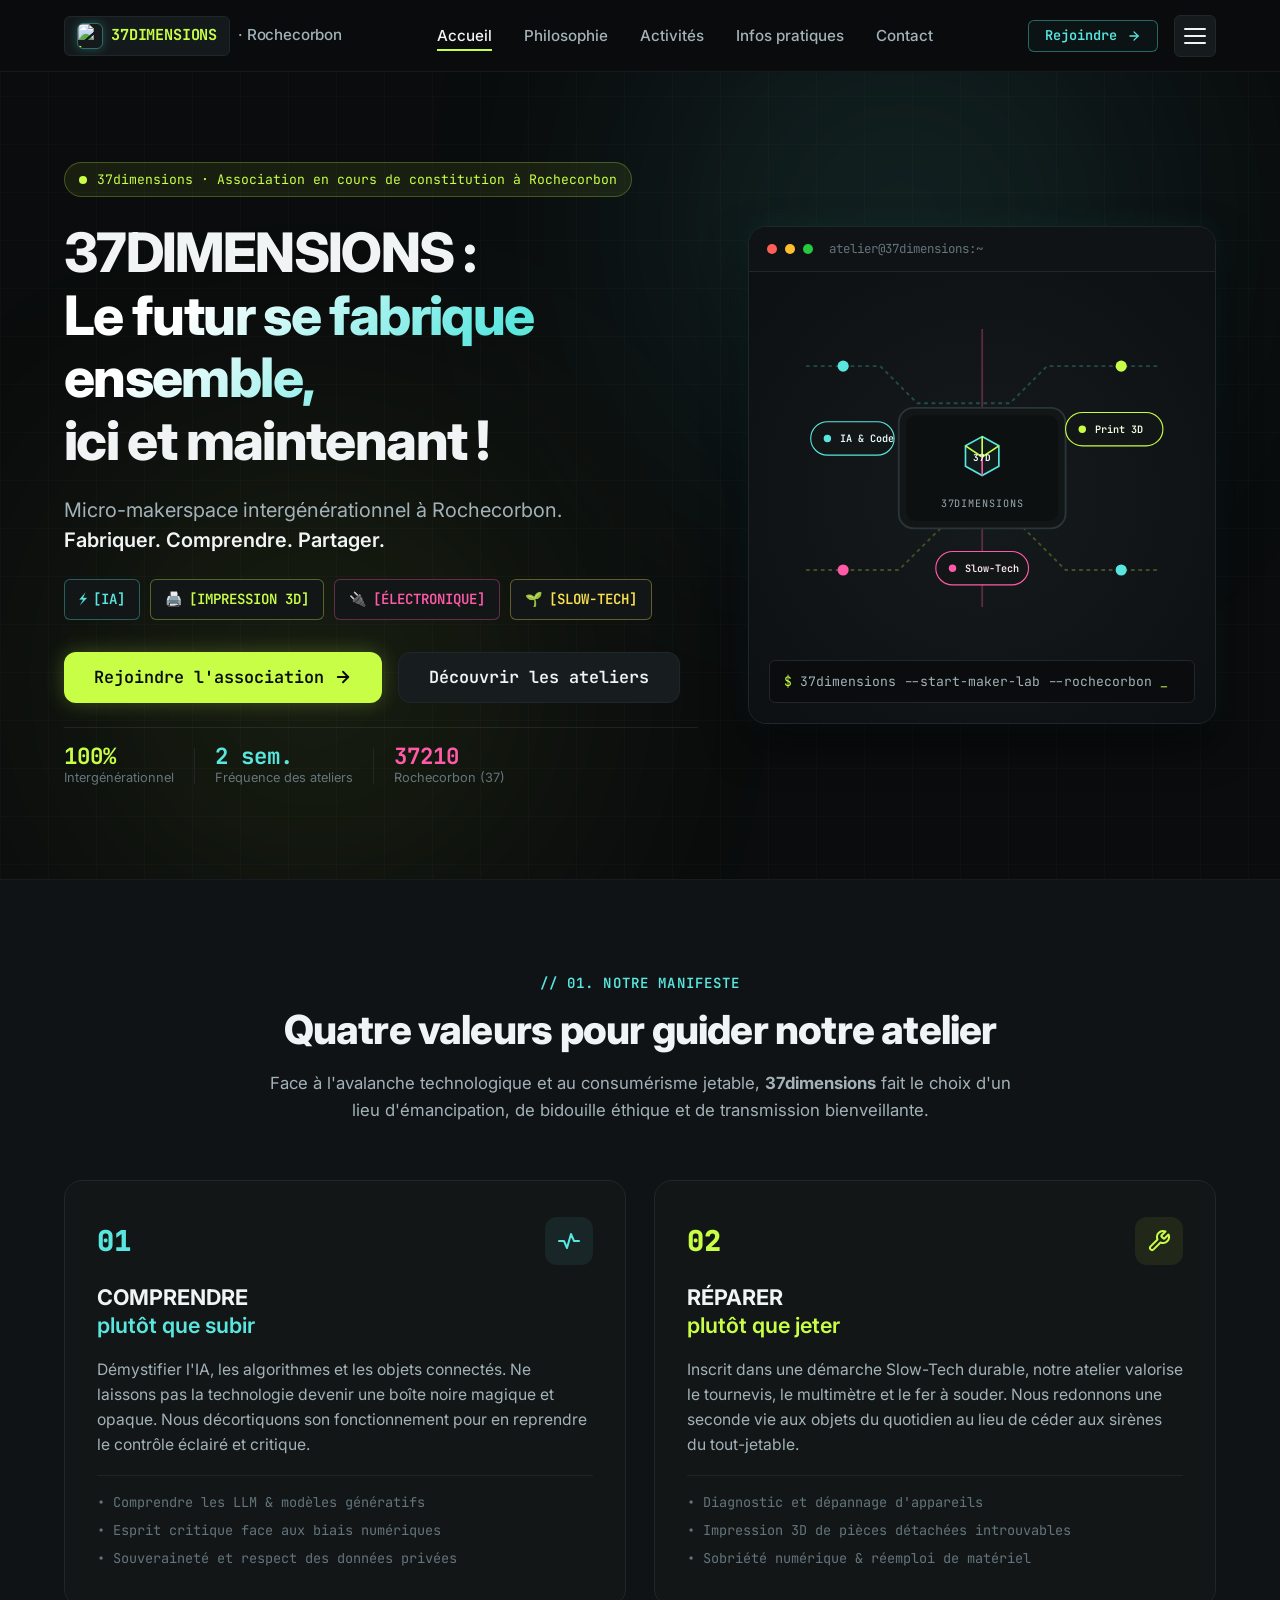
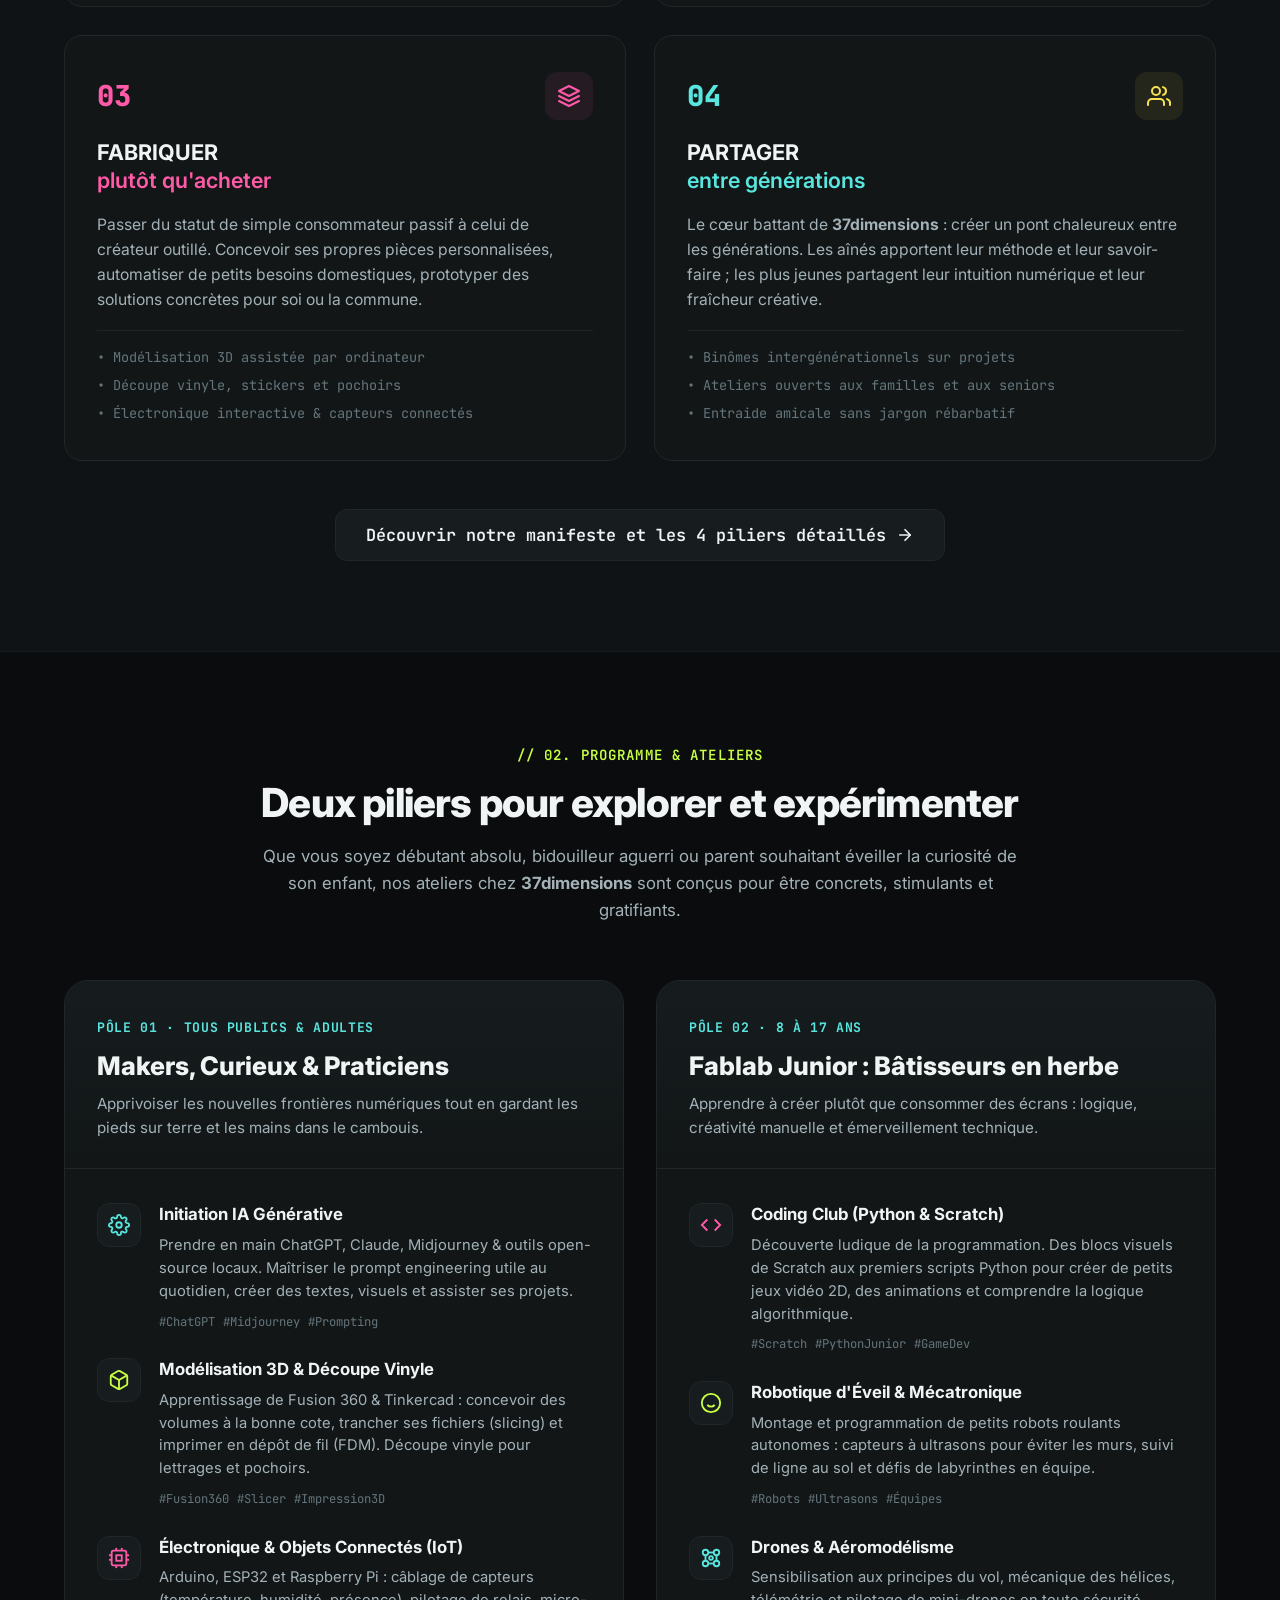
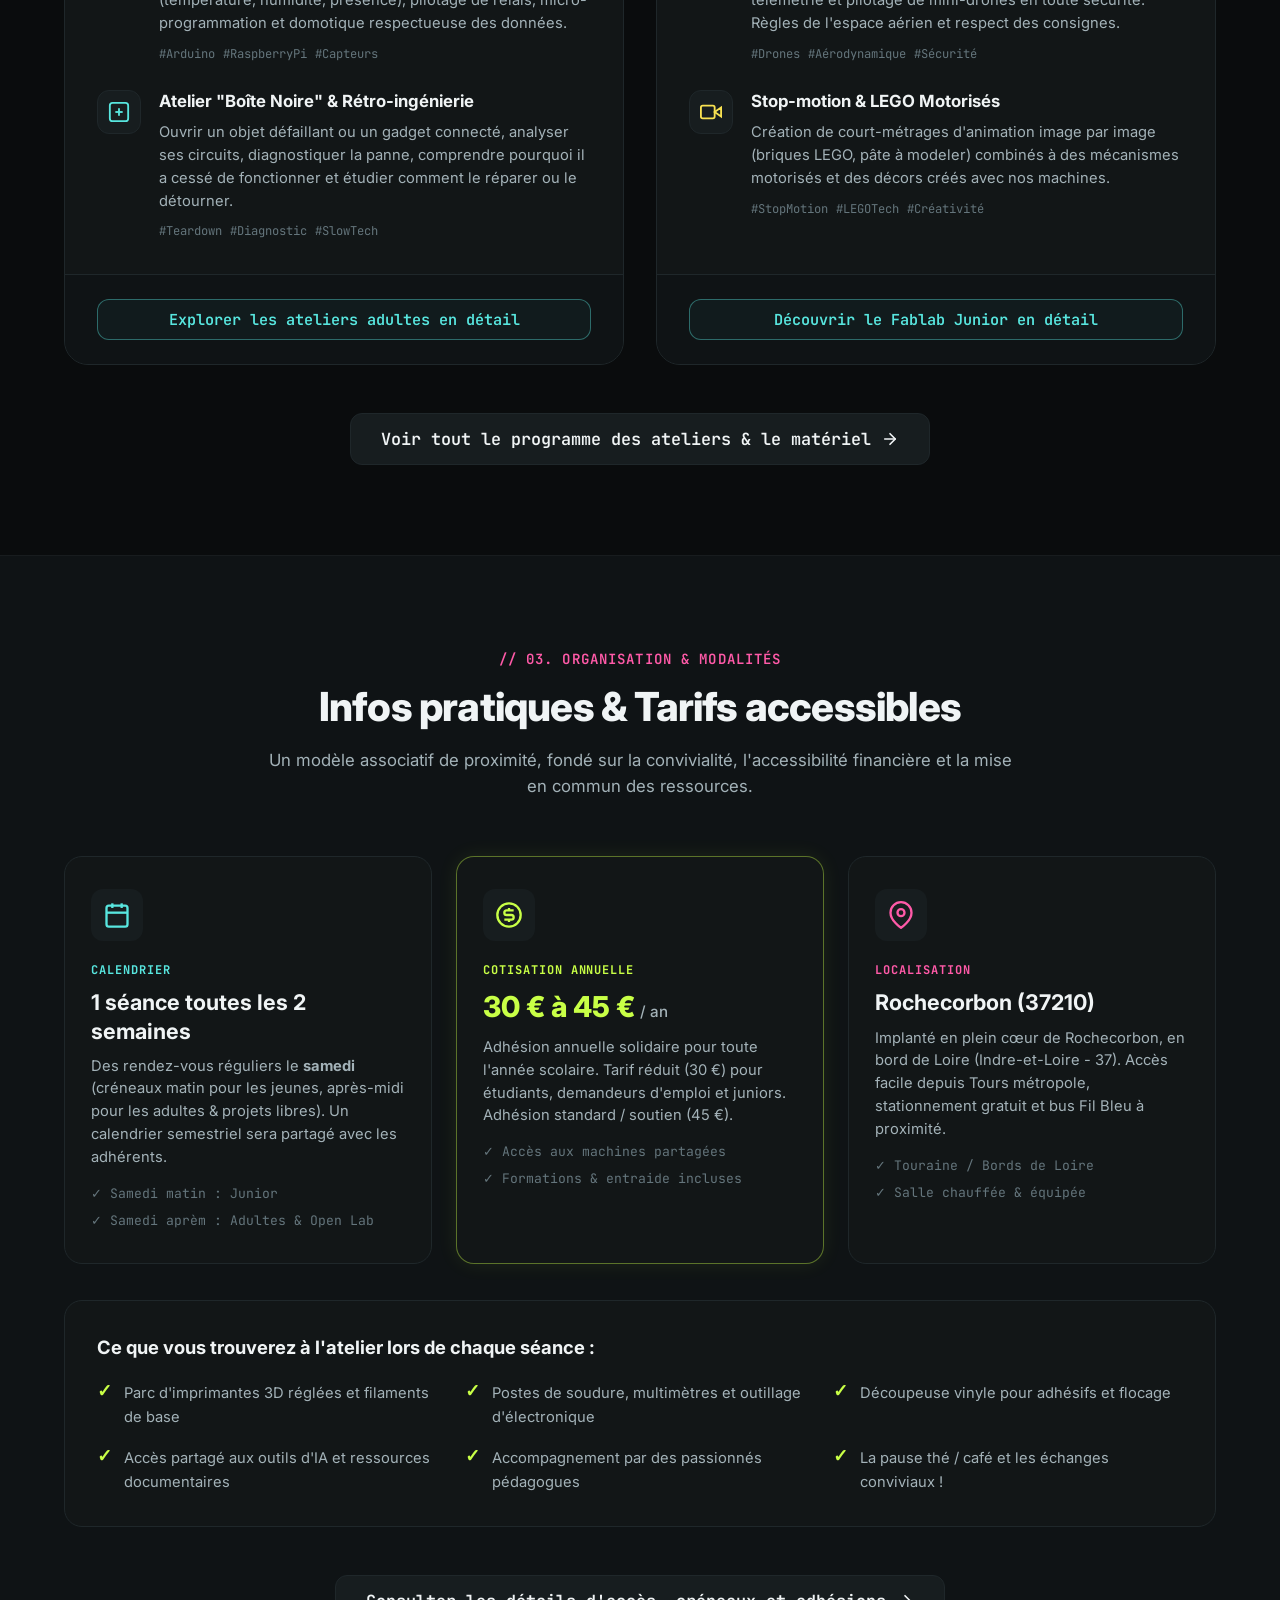
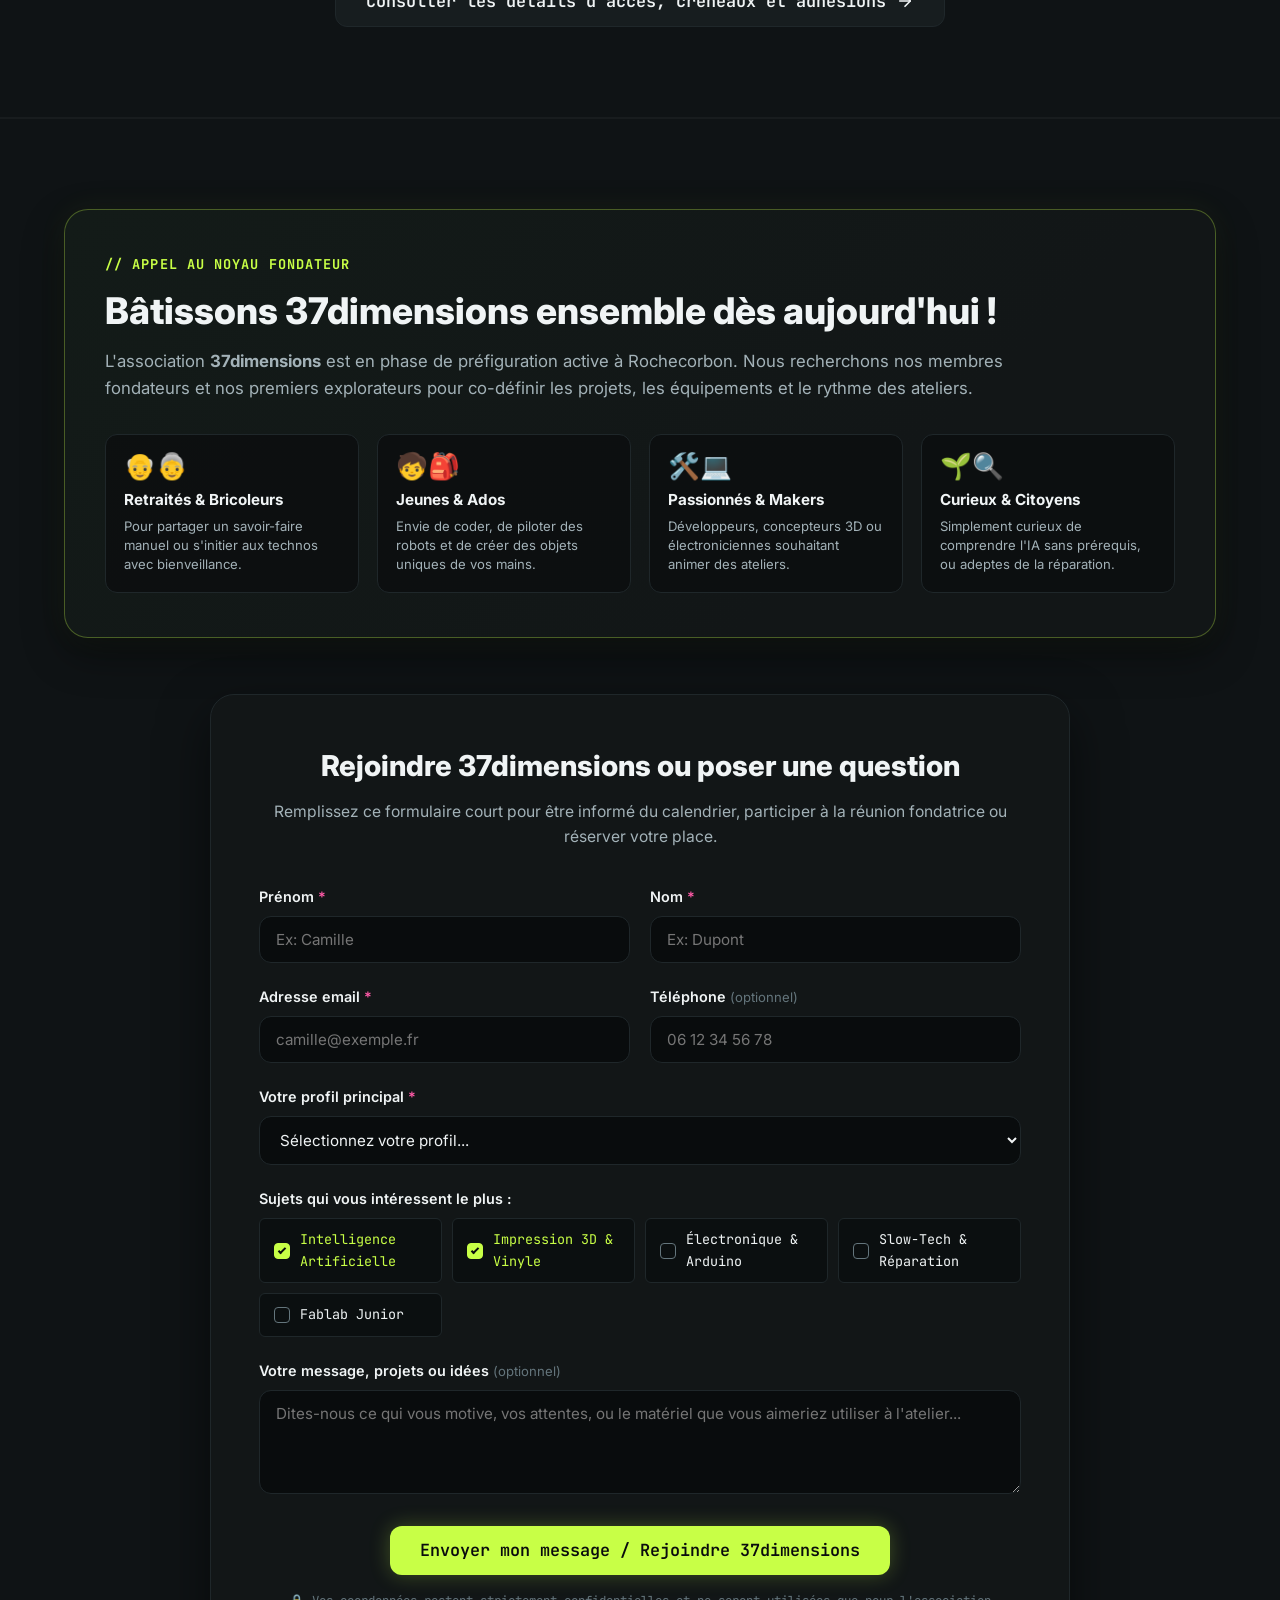
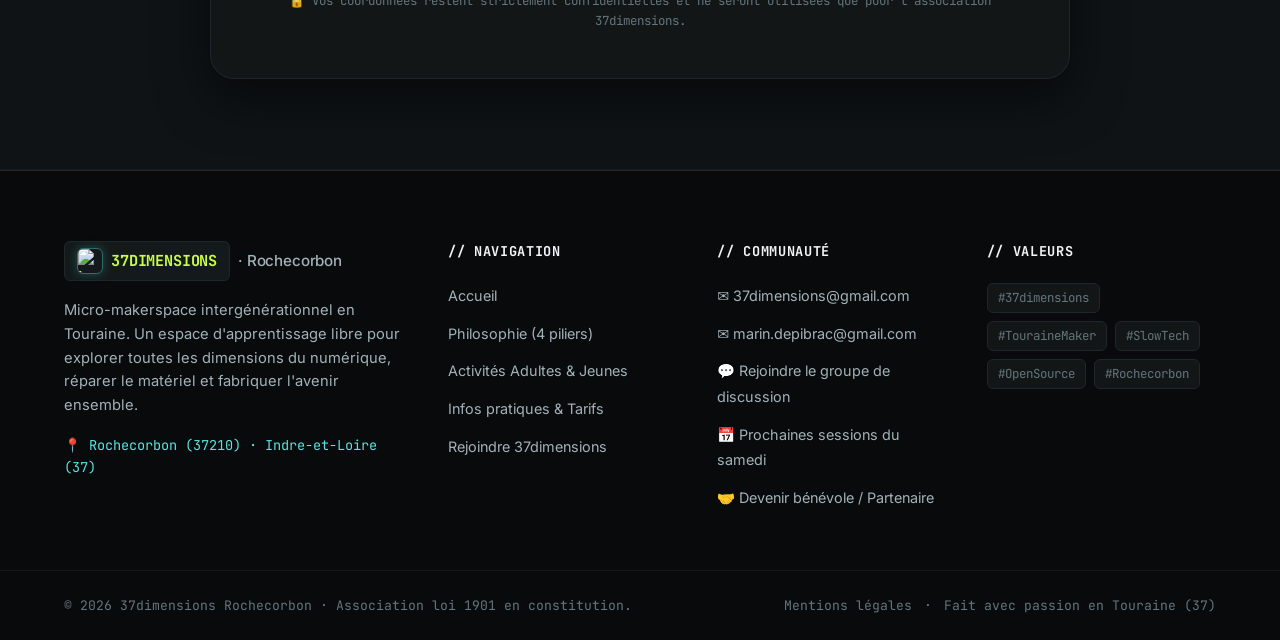
==== commit 534d92fe: "fix: corriger l'orthographe en 37dimensions (ajout du 's') sur tout le site et dans les fichiers de " ====
--- a/index.html
+++ b/index.html
@@ -989,7 +989,7 @@
       <div class="footer-col">
         <h4 class="footer-col-title mono">// COMMUNAUTÉ</h4>
         <ul class="footer-links">
-          <li><a href="mailto:37dimension@gmail.com" class="link-contact">✉️ 37dimension@gmail.com</a></li>
+          <li><a href="mailto:37dimensions@gmail.com" class="link-contact">✉️ 37dimensions@gmail.com</a></li>
           <li><a href="mailto:marin.depibrac@gmail.com" class="link-contact">✉️ marin.depibrac@gmail.com</a></li>
           <li><a href="contact.html">💬 Rejoindre le groupe de discussion</a></li>
           <li><a href="infos.html">📅 Prochaines sessions du samedi</a></li>
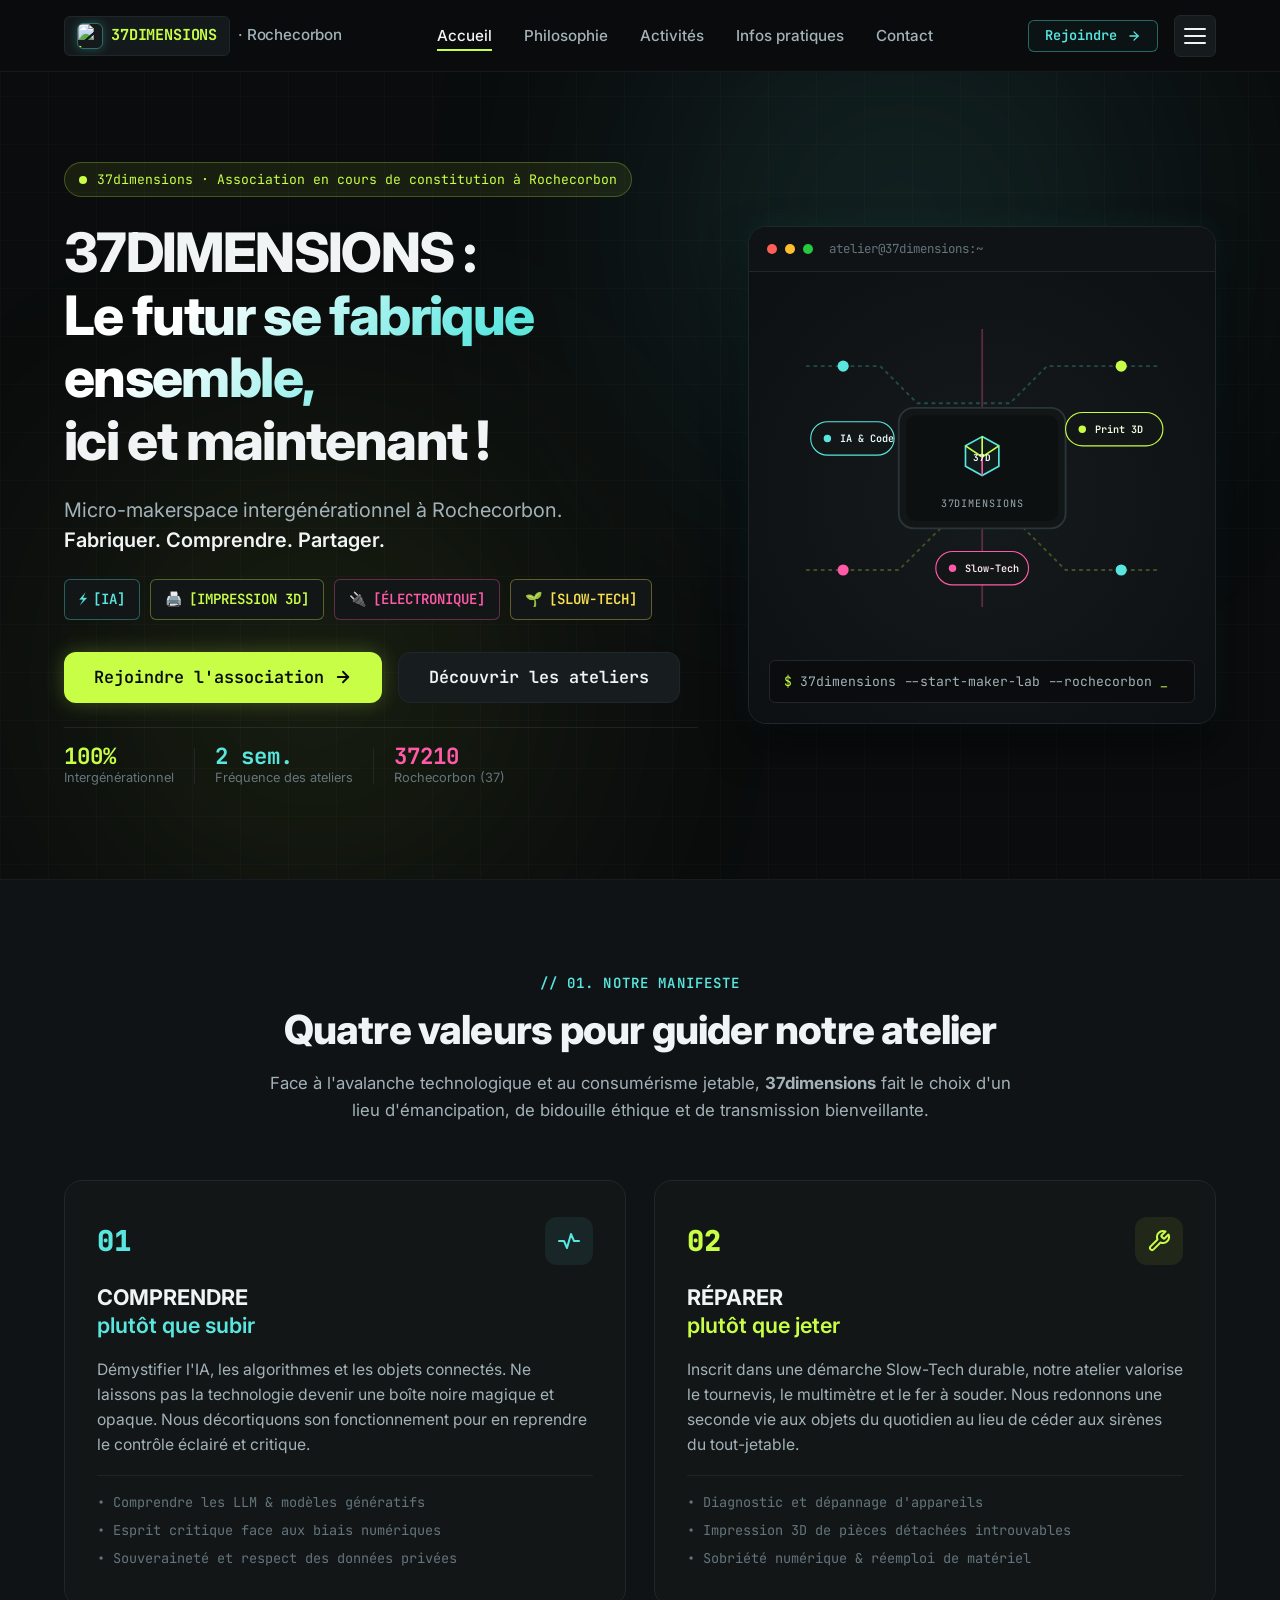
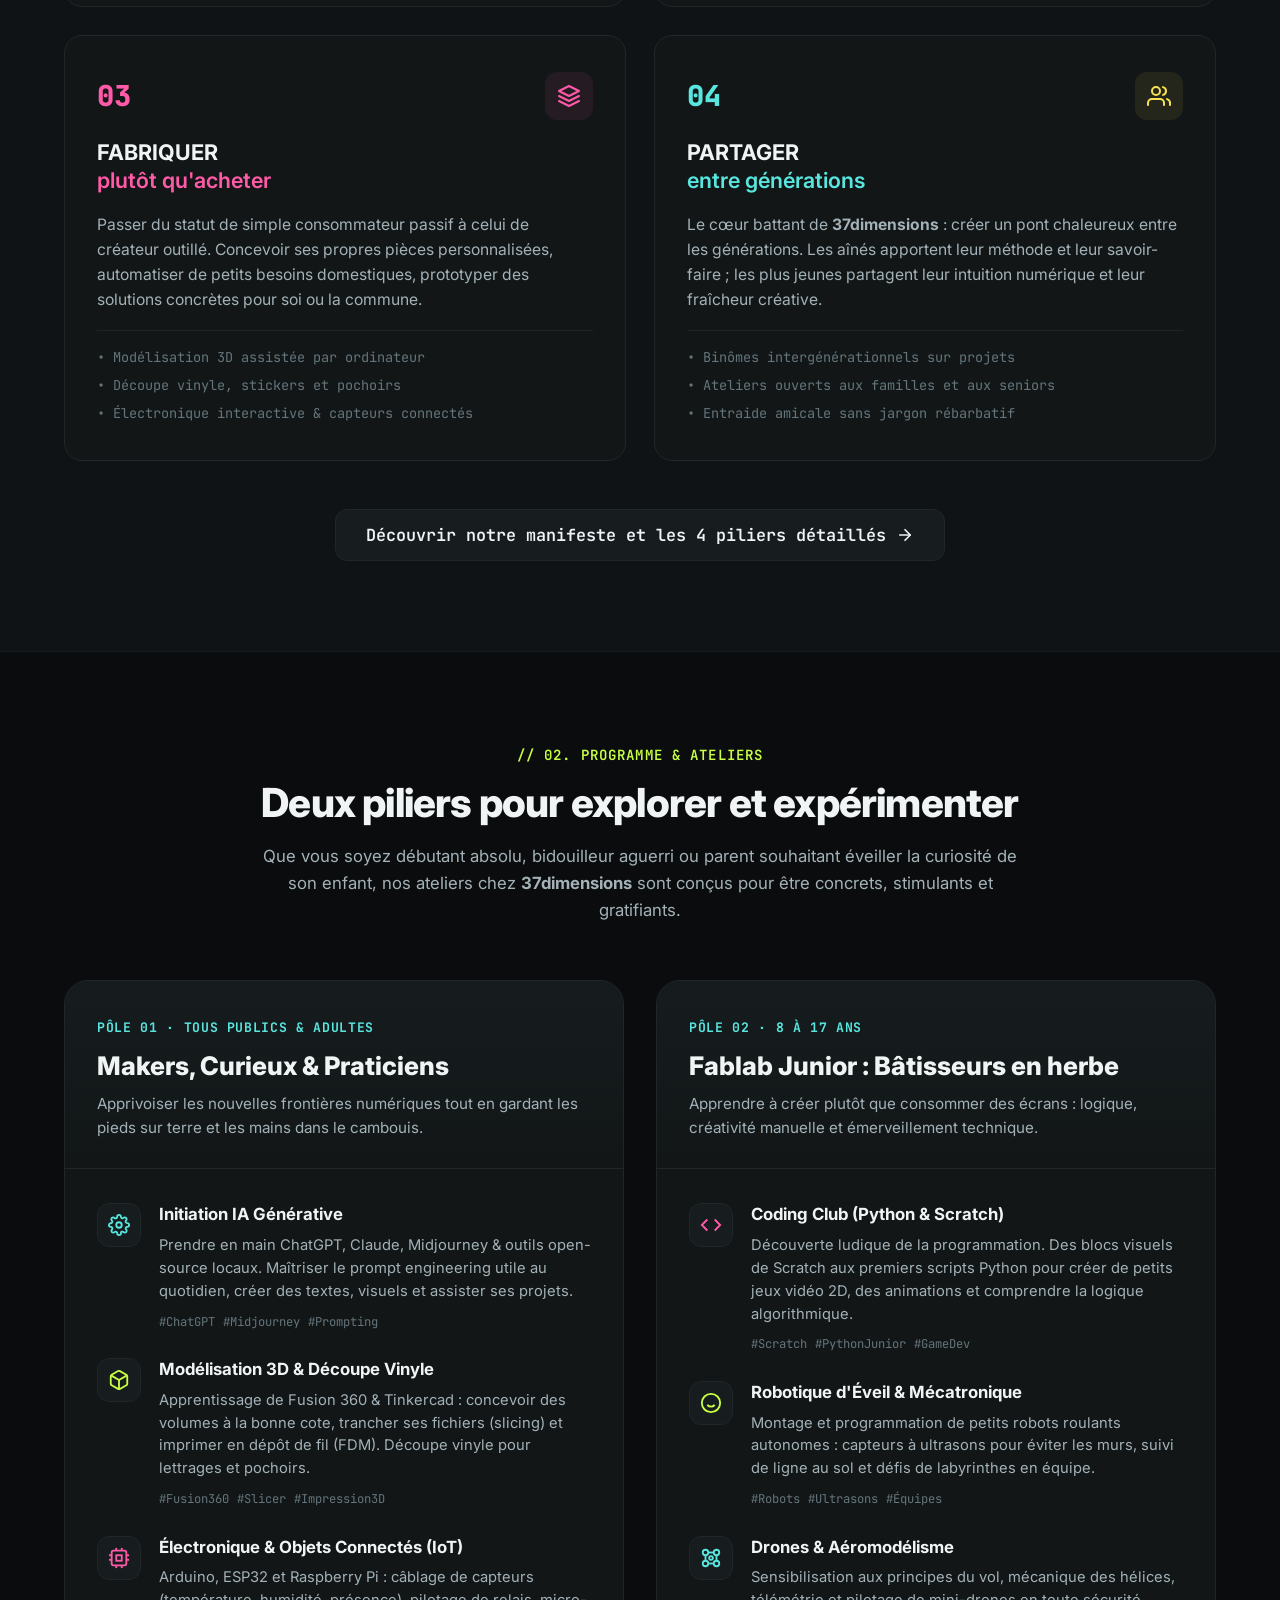
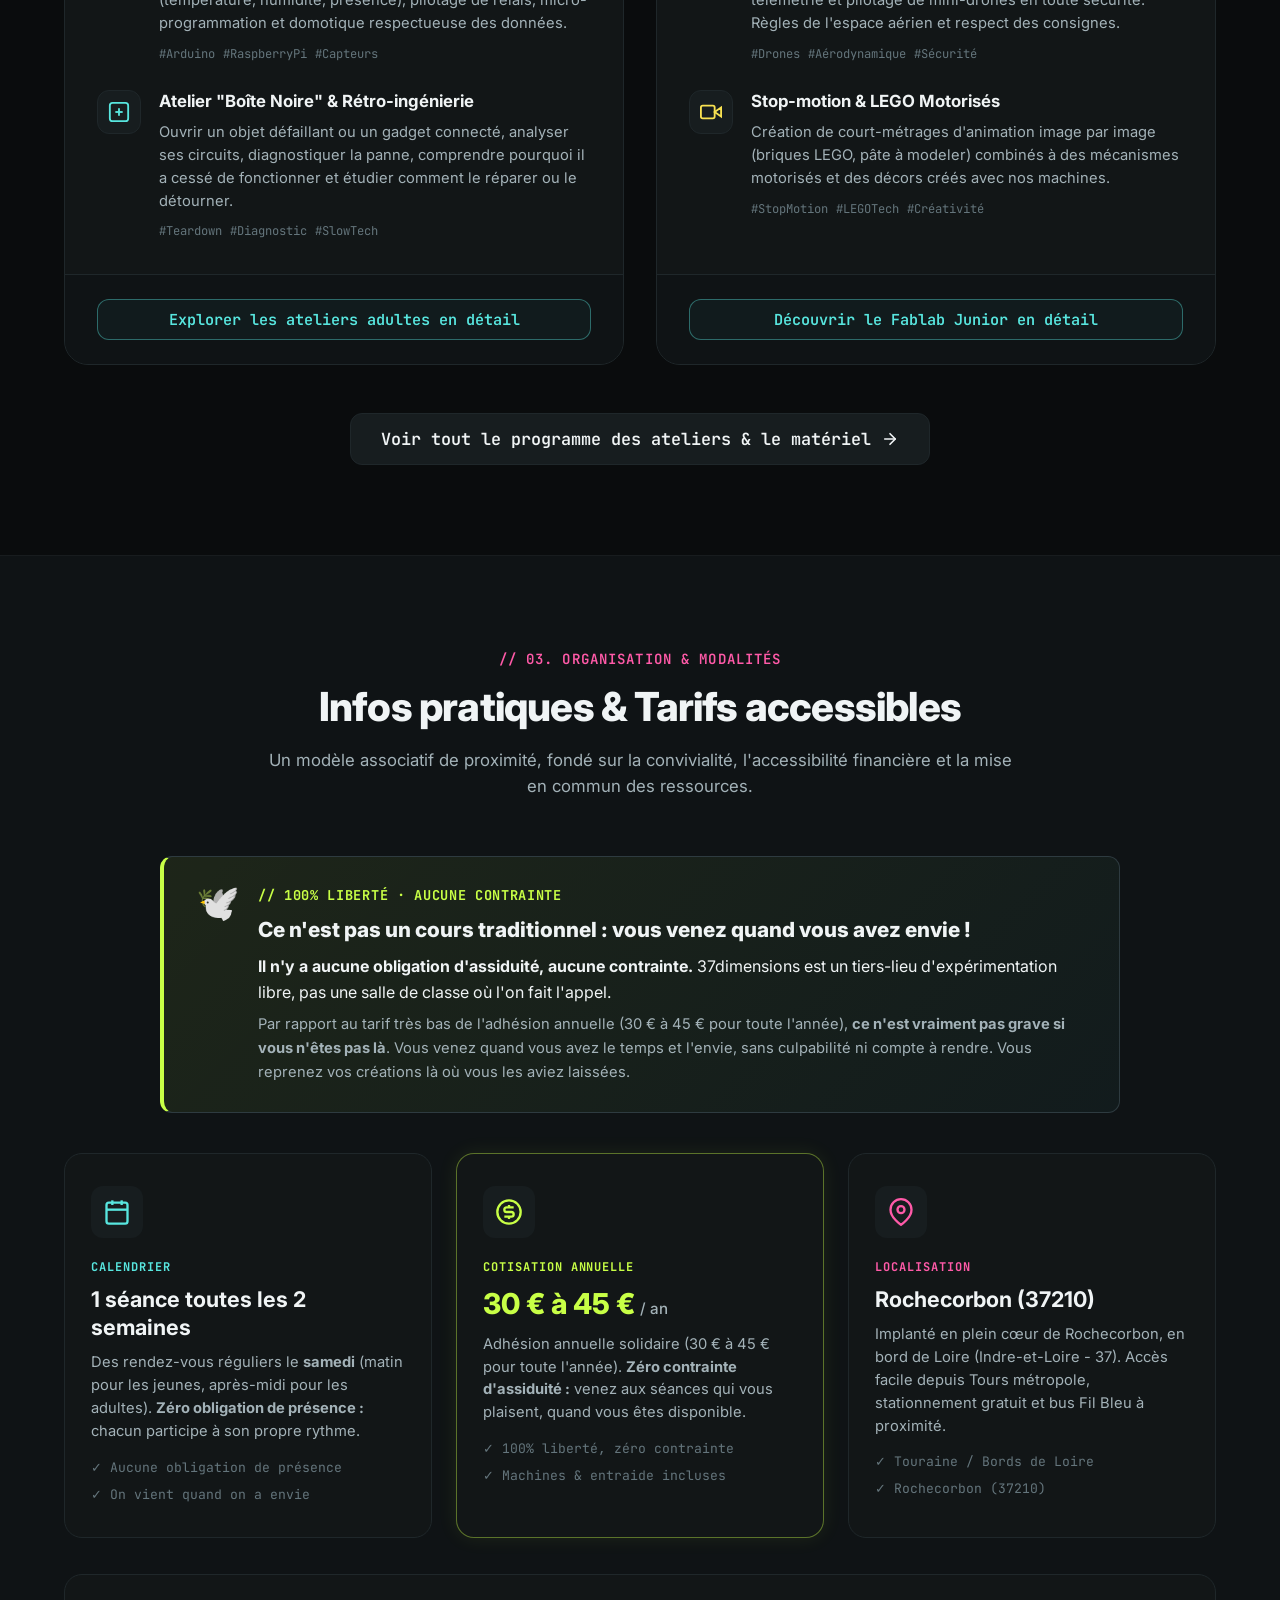
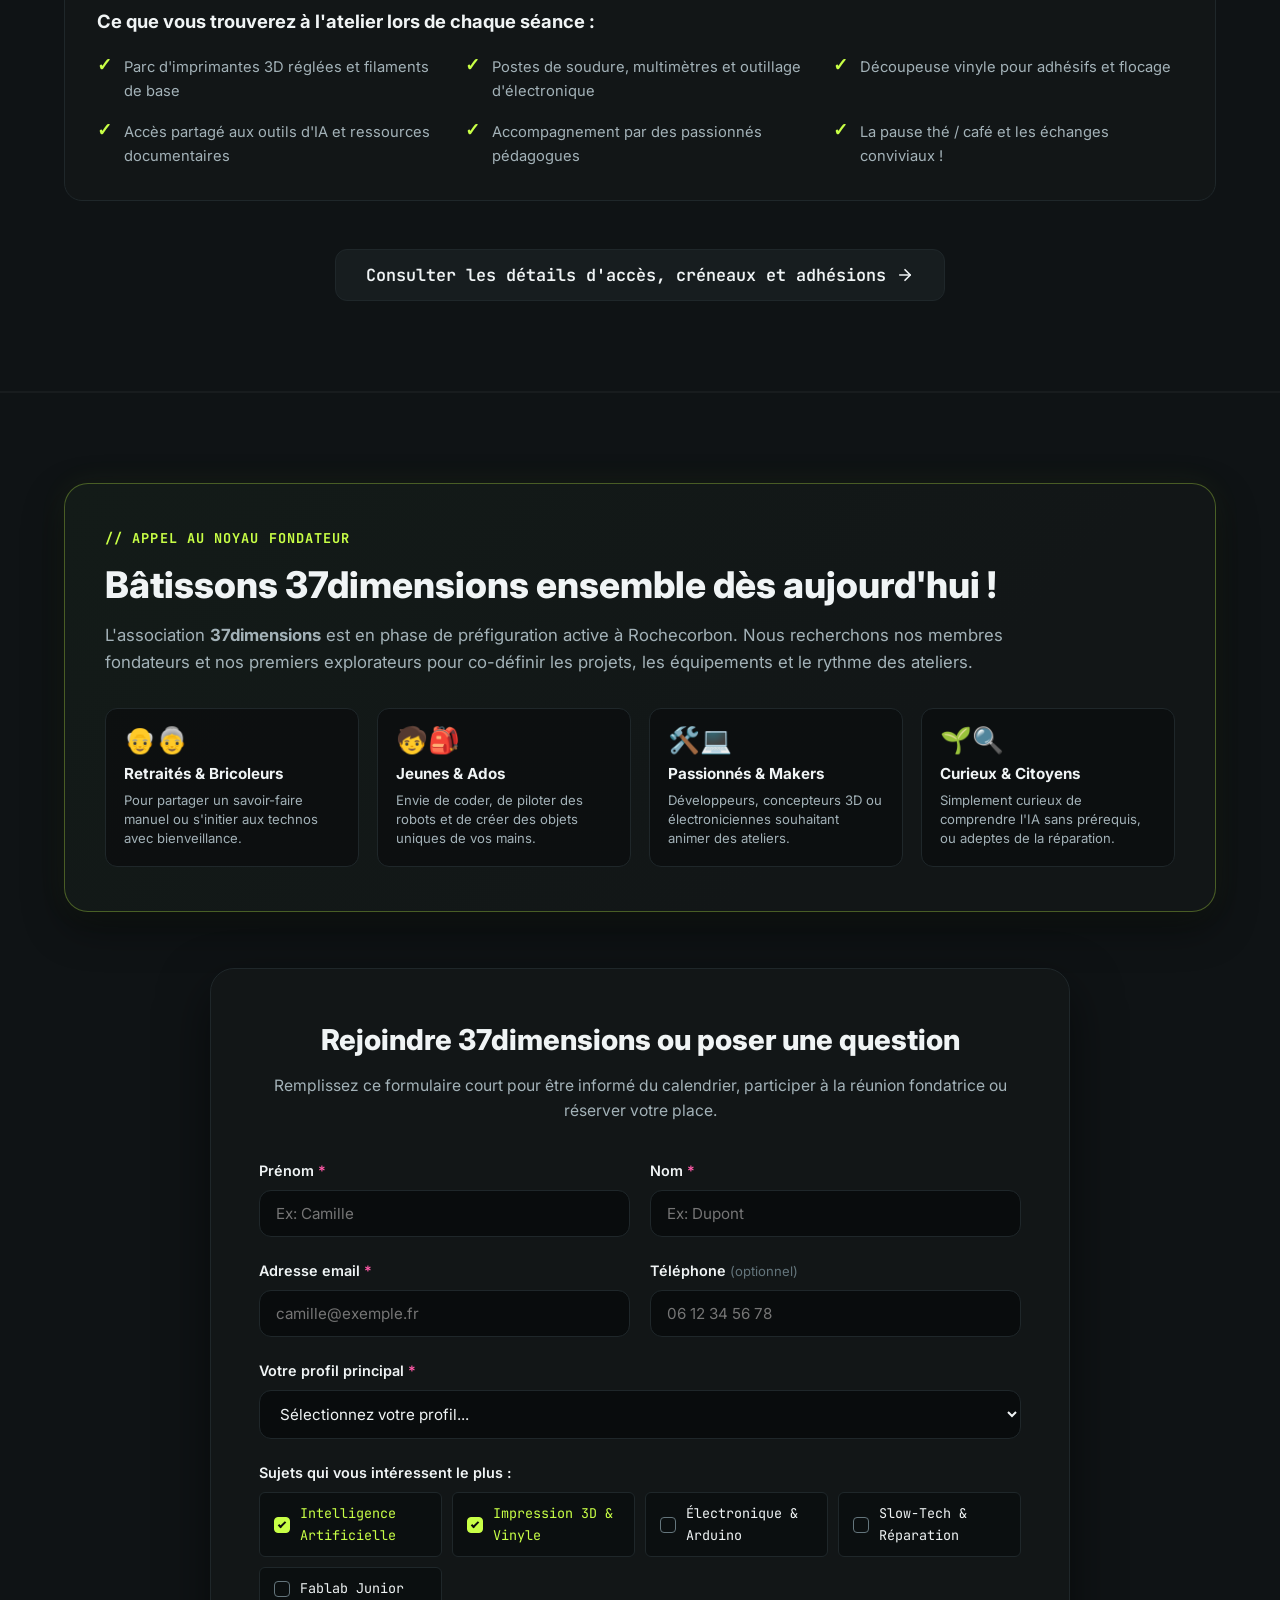
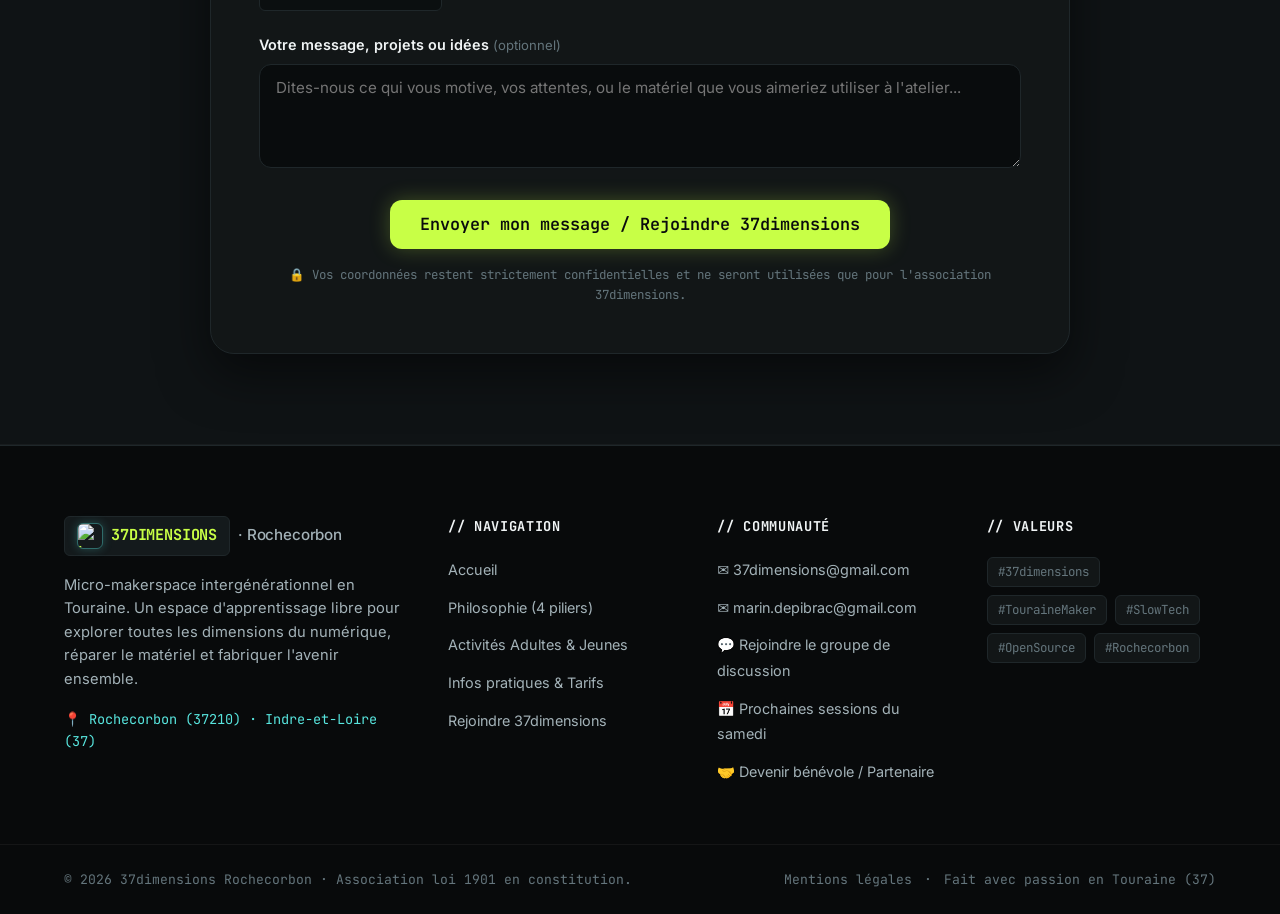
==== commit 30c22160: "feat: insister sur la liberté totale sans contrainte d'assiduité et ajuster la localisation à Rochec" ====
--- a/index.html
+++ b/index.html
@@ -657,6 +657,25 @@
           </p>
         </div>
 
+        <!-- Bloc Zéro Contrainte / Liberté Totale -->
+        <div class="manifesto-quote-box" style="border-left-color: var(--accent-lime); background: linear-gradient(135deg, rgba(200, 255, 70, 0.08) 0%, rgba(88, 230, 223, 0.04) 100%); margin: 0 auto 40px; max-width: 960px;">
+          <div style="display: flex; align-items: flex-start; gap: 18px;">
+            <span style="font-size: 2.2rem; line-height: 1;">🕊️</span>
+            <div>
+              <div class="mono text-lime" style="font-size: 0.85rem; font-weight: 700; letter-spacing: 0.05em; margin-bottom: 6px;">// 100% LIBERTÉ · AUCUNE CONTRAINTE</div>
+              <h3 style="font-size: 1.3rem; font-weight: 800; color: var(--text-primary); margin-bottom: 8px;">
+                Ce n'est pas un cours traditionnel : vous venez quand vous avez envie !
+              </h3>
+              <p style="color: var(--text-primary); font-size: 1rem; line-height: 1.6; margin-bottom: 8px;">
+                <strong>Il n'y a aucune obligation d'assiduité, aucune contrainte.</strong> 37dimensions est un tiers-lieu d'expérimentation libre, pas une salle de classe où l'on fait l'appel.
+              </p>
+              <p style="color: var(--text-secondary); font-size: 0.92rem; line-height: 1.6;">
+                Par rapport au tarif très bas de l'adhésion annuelle (30 € à 45 € pour toute l'année), <strong>ce n'est vraiment pas grave si vous n'êtes pas là</strong>. Vous venez quand vous avez le temps et l'envie, sans culpabilité ni compte à rendre. Vous reprenez vos créations là où vous les aviez laissées.
+              </p>
+            </div>
+          </div>
+        </div>
+
         <div class="practical-grid">
           <!-- Carte Rythme -->
           <div class="info-card">
@@ -672,11 +691,11 @@
               <span class="info-badge mono text-cyan">CALENDRIER</span>
               <h3 class="info-title">1 séance toutes les 2 semaines</h3>
               <p class="info-desc">
-                Des rendez-vous réguliers le <strong>samedi</strong> (créneaux matin pour les jeunes, après-midi pour les adultes &amp; projets libres). Un calendrier semestriel sera partagé avec les adhérents.
+                Des rendez-vous réguliers le <strong>samedi</strong> (matin pour les jeunes, après-midi pour les adultes). <strong>Zéro obligation de présence :</strong> chacun participe à son propre rythme.
               </p>
               <div class="info-tag-list mono">
-                <span>✓ Samedi matin : Junior</span>
-                <span>✓ Samedi aprèm : Adultes &amp; Open Lab</span>
+                <span>✓ Aucune obligation de présence</span>
+                <span>✓ On vient quand on a envie</span>
               </div>
             </div>
           </div>
@@ -697,11 +716,11 @@
                 <span class="price-val text-lime">30 € à 45 €</span> <span class="price-period">/ an</span>
               </h3>
               <p class="info-desc">
-                Adhésion annuelle solidaire pour toute l'année scolaire. Tarif réduit (30 €) pour étudiants, demandeurs d'emploi et juniors. Adhésion standard / soutien (45 €).
+                Adhésion annuelle solidaire (30 € à 45 € pour toute l'année). <strong>Zéro contrainte d'assiduité :</strong> venez aux séances qui vous plaisent, quand vous êtes disponible.
               </p>
               <div class="info-tag-list mono">
-                <span>✓ Accès aux machines partagées</span>
-                <span>✓ Formations &amp; entraide incluses</span>
+                <span>✓ 100% liberté, zéro contrainte</span>
+                <span>✓ Machines &amp; entraide incluses</span>
               </div>
             </div>
           </div>
@@ -722,7 +741,7 @@
               </p>
               <div class="info-tag-list mono">
                 <span>✓ Touraine / Bords de Loire</span>
-                <span>✓ Salle chauffée &amp; équipée</span>
+                <span>✓ Rochecorbon (37210)</span>
               </div>
             </div>
           </div>
